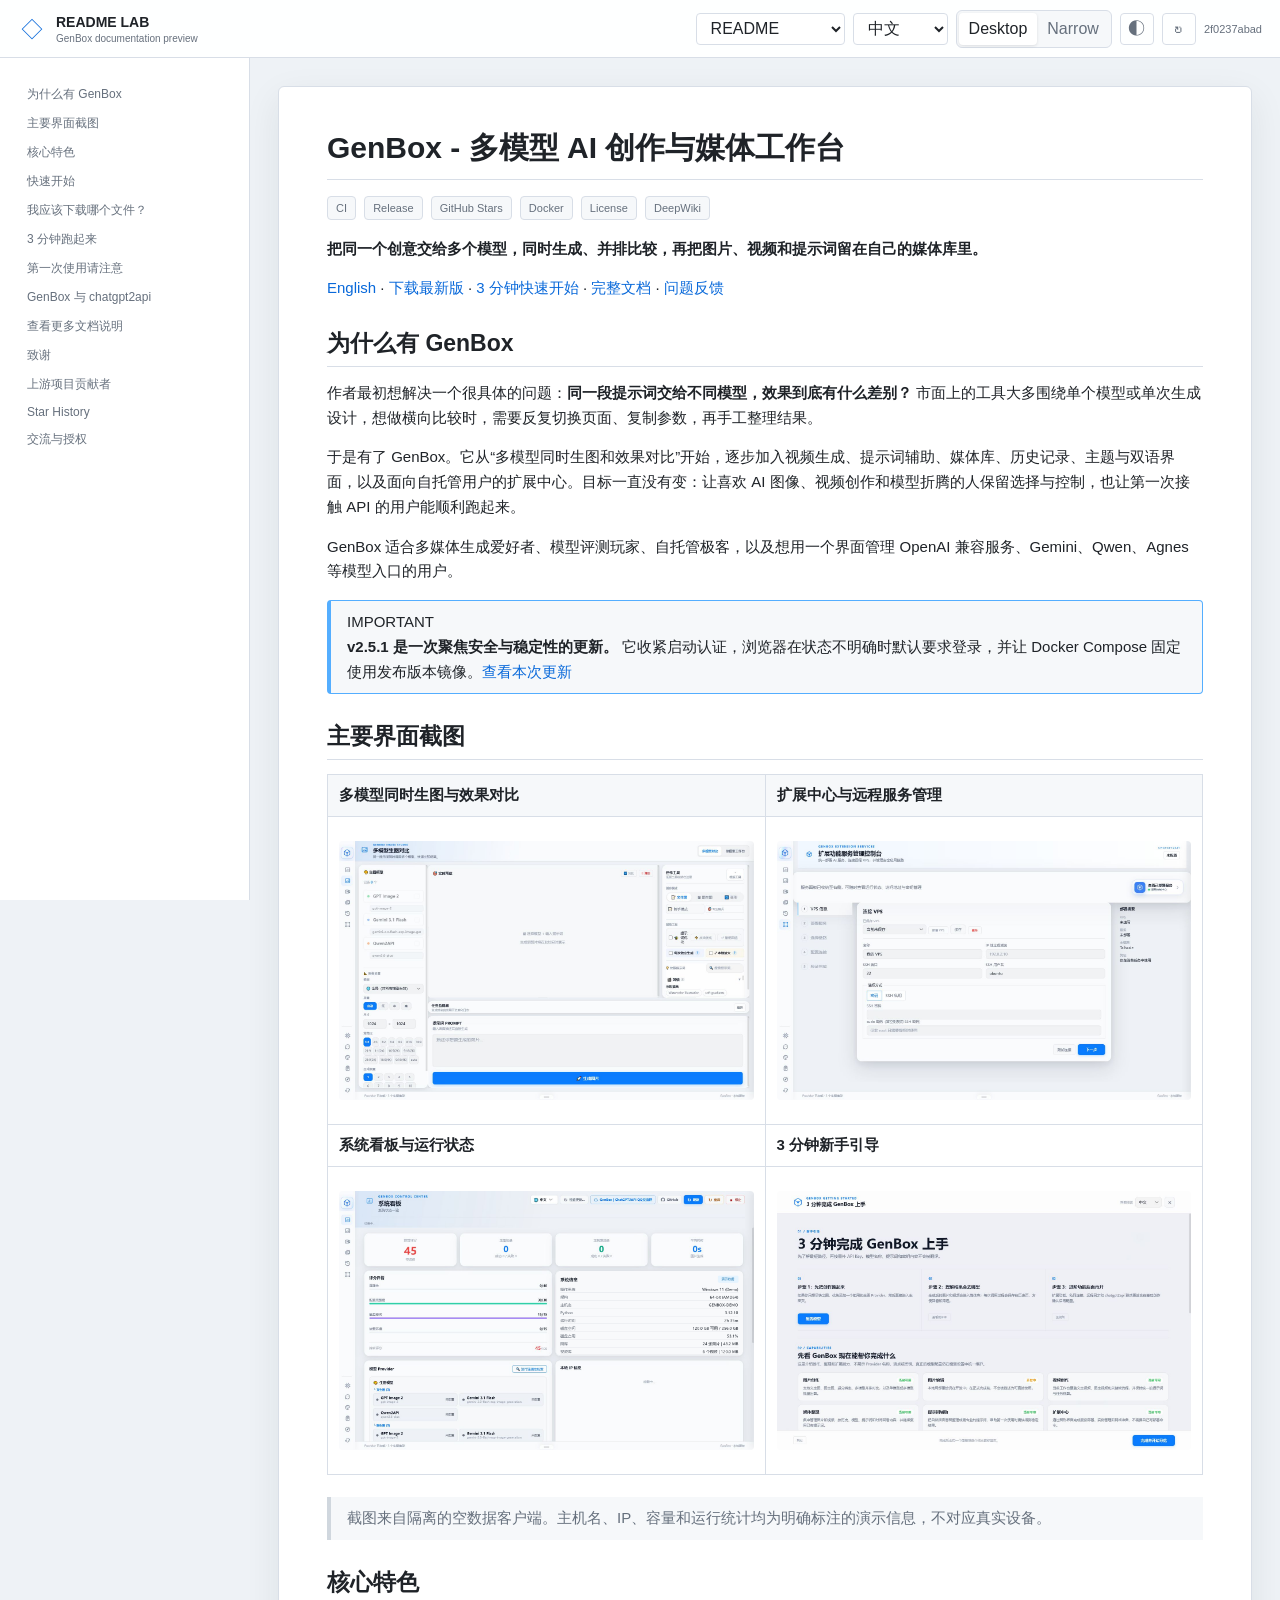
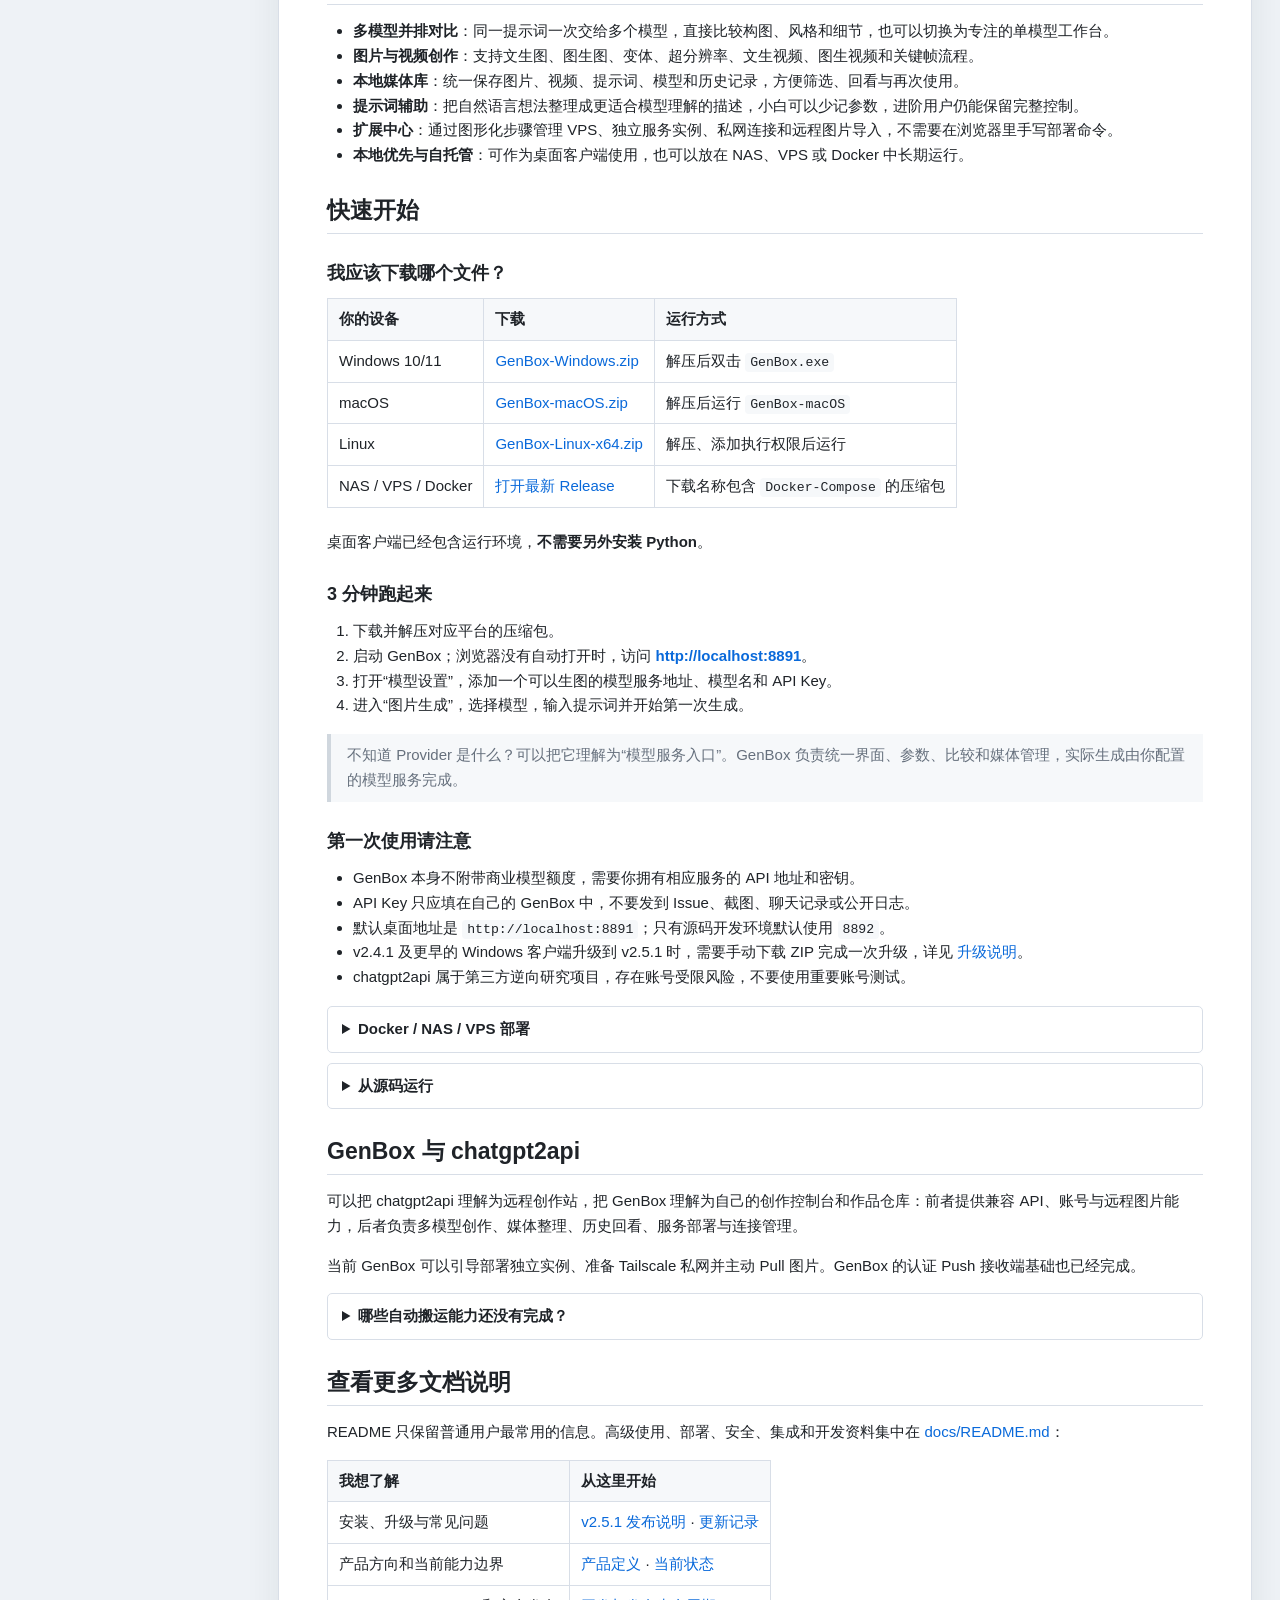
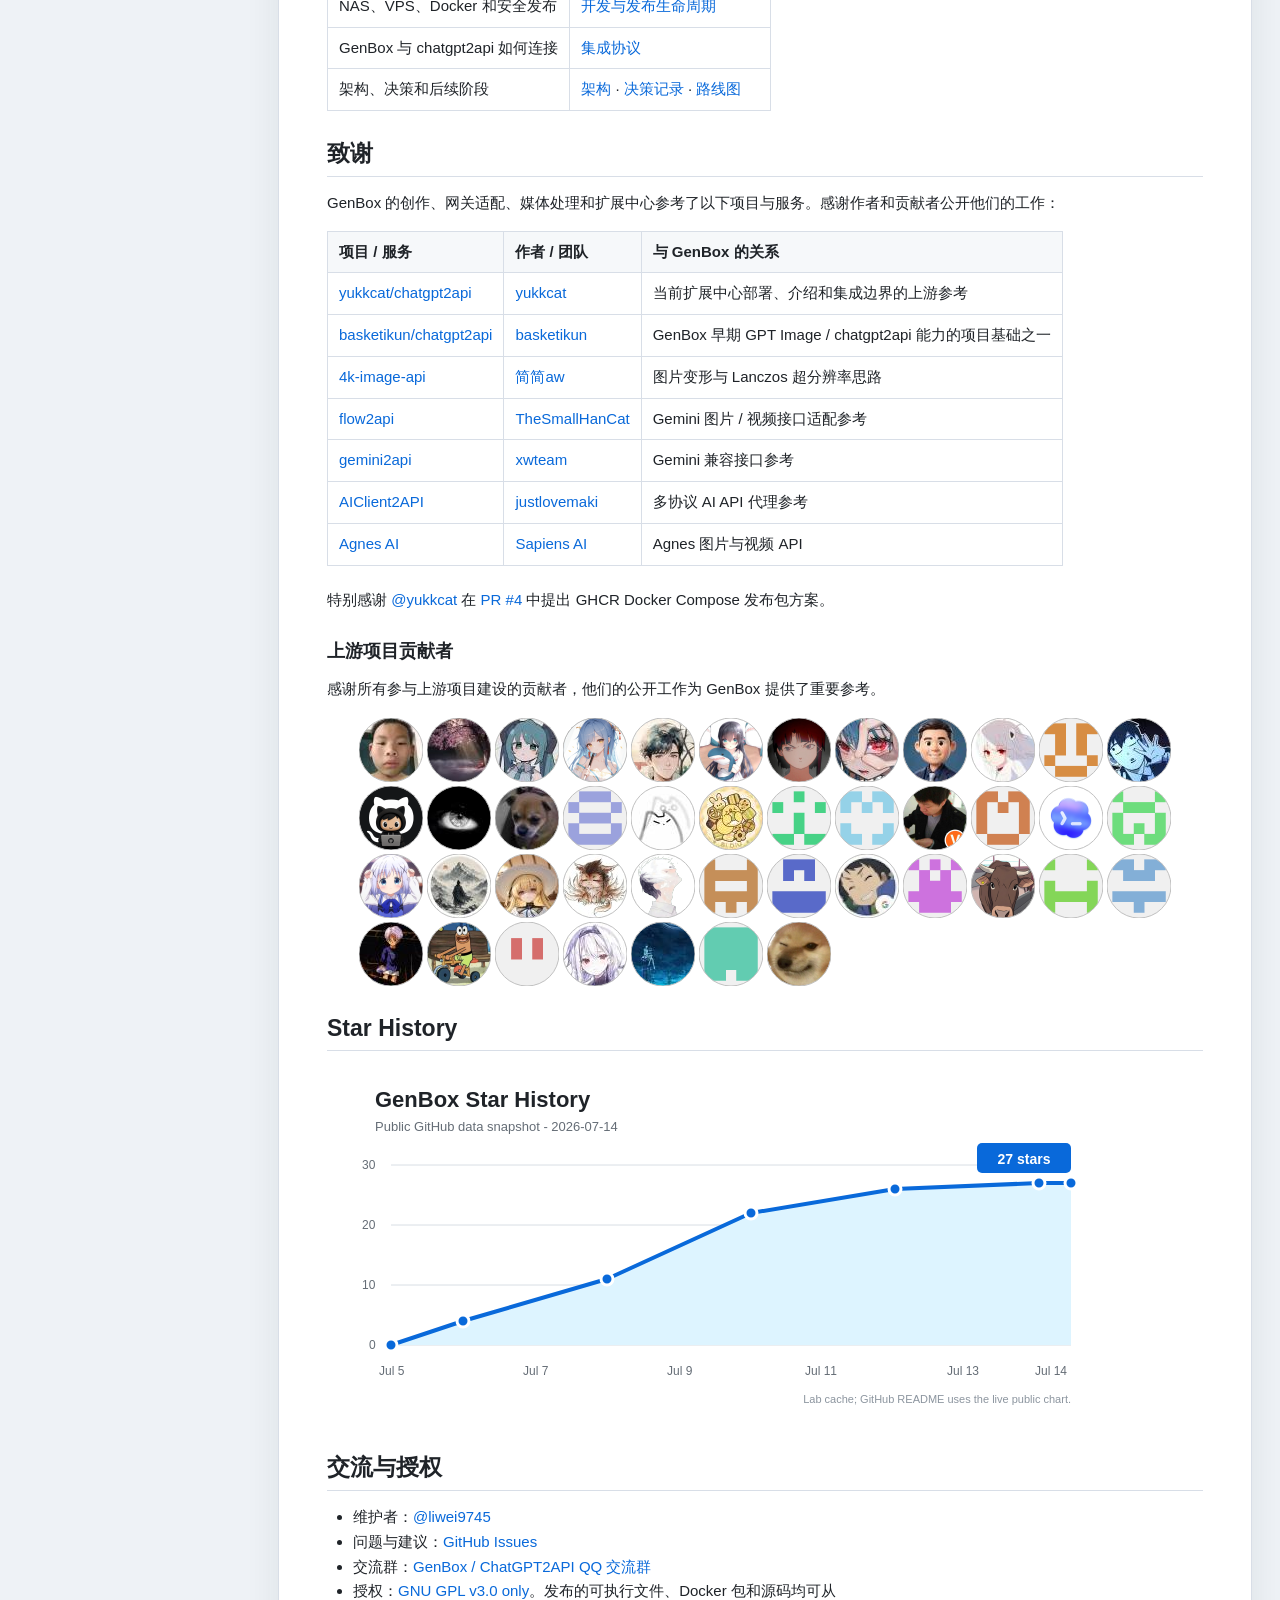
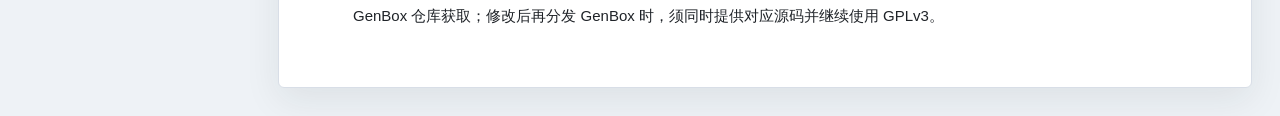
==== static/readme-lab.html @ 612fc5d9 "docs: prepare v2.5.1 release" ====
<!doctype html>
<html lang="zh-CN">
<head>
  <meta charset="utf-8">
  <meta name="viewport" content="width=device-width, initial-scale=1">
  <title>GenBox README Lab</title>
  <style>
    :root{--bg:#eef2f6;--panel:#fff;--line:#d8dee7;--text:#1f2328;--muted:#66707d;--accent:#0969da;--code:#f6f8fa;--quote:#d0d7de;--shadow:0 12px 36px rgba(31,35,40,.08)}
    *{box-sizing:border-box}html,body{margin:0;min-height:100%;font-family:"Segoe UI","Microsoft YaHei",sans-serif;color:var(--text);background:var(--bg);letter-spacing:0}
    body.dark{--bg:#11161d;--panel:#20262e;--line:#39424e;--text:#e6edf3;--muted:#9da7b3;--accent:#58a6ff;--code:#161b22;--quote:#59636f;--shadow:0 12px 36px rgba(0,0,0,.28)}
    button,select{font:inherit}.toolbar{position:sticky;top:0;z-index:20;height:58px;display:flex;align-items:center;gap:12px;padding:0 18px;border-bottom:1px solid var(--line);background:color-mix(in srgb,var(--panel) 94%,transparent);backdrop-filter:blur(16px)}
    .brand{display:flex;align-items:center;gap:10px;min-width:230px}.mark{width:28px;height:28px;display:grid;place-items:center;color:var(--accent);font-size:22px}.brand strong{font-size:14px}.brand span{display:block;color:var(--muted);font-size:10px;margin-top:2px}
    .controls{margin-left:auto;display:flex;align-items:center;gap:8px}.segment{display:flex;border:1px solid var(--line);border-radius:6px;padding:2px;background:var(--code)}.segment button,.icon-btn,select{height:32px;border:0;border-radius:4px;background:transparent;color:var(--muted);padding:0 10px;cursor:pointer}.segment button.active{background:var(--panel);color:var(--text);box-shadow:0 1px 3px rgba(31,35,40,.12)}.icon-btn{width:34px;padding:0;border:1px solid var(--line);font-size:17px}select{border:1px solid var(--line);background:var(--panel);color:var(--text)}
    .workspace{display:grid;grid-template-columns:250px minmax(0,1fr);min-height:calc(100vh - 58px)}.toc{position:sticky;top:58px;height:calc(100vh - 58px);overflow:auto;padding:22px 16px;border-right:1px solid var(--line);background:var(--panel)}.toc a{display:block;padding:6px 9px;border-left:2px solid transparent;color:var(--muted);font-size:12px;text-decoration:none}.toc a:hover{color:var(--accent);border-color:var(--accent)}
    .stage{padding:28px;overflow:hidden}.viewport{width:min(100%,1040px);margin:0 auto;transition:width .2s ease}.viewport.narrow{width:min(100%,720px)}.readme{padding:42px 48px;background:var(--panel);border:1px solid var(--line);border-radius:6px;box-shadow:var(--shadow);font-size:15px;line-height:1.65;overflow-wrap:anywhere}
    .readme h1,.readme h2,.readme h3,.readme h4{line-height:1.25;margin:28px 0 14px}.readme h1{font-size:30px;margin-top:0;padding-bottom:12px;border-bottom:1px solid var(--line)}.readme h2{font-size:23px;padding-bottom:8px;border-bottom:1px solid var(--line)}.readme h3{font-size:18px}.readme h4{font-size:15px}.readme p{margin:0 0 15px}.readme a{color:var(--accent);text-decoration:none}.readme a:hover{text-decoration:underline}.readme img{display:block;max-width:100%;height:auto;margin:16px auto;border-radius:4px}.readme p>a>img{margin:12px 0}.readme hr{height:1px;border:0;background:var(--line);margin:28px 0}
    .readme blockquote{margin:16px 0;padding:9px 16px;border-left:4px solid var(--quote);color:var(--muted);background:var(--code)}.readme .callout{border:1px solid #54aeff;border-left-width:4px;border-radius:4px;color:var(--text)}.readme .callout strong:first-child{color:var(--accent)}
    .readme code{padding:2px 5px;border-radius:4px;background:var(--code);font-family:Consolas,"SFMono-Regular",monospace;font-size:.88em}.readme pre{overflow:auto;padding:16px;border:1px solid var(--line);border-radius:5px;background:var(--code);line-height:1.45}.readme pre code{padding:0;background:none}.readme table{display:block;width:100%;overflow:auto;border-collapse:collapse;margin:14px 0 22px}.readme th,.readme td{padding:8px 11px;border:1px solid var(--line);text-align:left;vertical-align:top}.readme th{background:var(--code);font-weight:600}.readme ul,.readme ol{padding-left:26px;margin:8px 0 16px}.readme details{margin:10px 0;padding:10px 14px;border:1px solid var(--line);border-radius:5px;background:var(--panel)}.readme summary{cursor:pointer;font-weight:600}.readme .badges img{display:inline-block;margin:2px 3px 2px 0}.external-image{display:inline-flex;align-items:center;min-height:24px;margin:2px 4px 2px 0;padding:2px 8px;border:1px solid var(--line);border-radius:4px;background:var(--code);color:var(--muted);font-size:11px}.external-image.chart{display:flex;justify-content:center;min-height:150px;margin:14px 0;padding:40px;font-size:14px}
    .status{color:var(--muted);font-size:11px;white-space:nowrap}@media(max-width:900px){.workspace{grid-template-columns:1fr}.toc{display:none}.stage{padding:14px}.readme{padding:28px 22px}.brand{min-width:0}.brand span,.status{display:none}}@media(max-width:620px){.toolbar{padding:0 10px}.controls{gap:4px}.segment button{padding:0 7px}.readme{padding:22px 16px;font-size:14px}.readme h1{font-size:25px}.readme h2{font-size:20px}}
  </style>
</head>
<body>
  <header class="toolbar">
    <div class="brand"><div class="mark">◇</div><div><strong id="brandTitle">README LAB</strong><span>GenBox documentation preview</span></div></div>
    <div class="controls">
      <select id="document" aria-label="Preview document"><option value="readme">README</option><option value="release">Release v2.5.1</option></select>
      <select id="language" aria-label="README language"><option value="zh">中文</option><option value="en">English</option></select>
      <div class="segment" aria-label="Preview width"><button type="button" data-width="desktop" class="active">Desktop</button><button type="button" data-width="narrow">Narrow</button></div>
      <button type="button" class="icon-btn" id="theme" title="Toggle theme">◐</button>
      <button type="button" class="icon-btn" id="reload" title="Reload README">↻</button>
      <span class="status" id="status">Loading</span>
    </div>
  </header>
  <main class="workspace">
    <nav class="toc" id="toc" aria-label="README outline"></nav>
    <section class="stage"><div class="viewport" id="viewport"><article class="readme" id="readme"></article></div></section>
  </main>
  <script>
    const params=new URLSearchParams(location.search);
    const state={payload:null,document:params.get('document')==='release'?'release':'readme',language:params.get('lang')==='en'?'en':'zh'};
    const escapeHtml=value=>String(value).replace(/[&<>"']/g,char=>({'&':'&amp;','<':'&lt;','>':'&gt;','"':'&quot;',"'":'&#39;'}[char]));
    const slug=value=>value.toLowerCase().replace(/<[^>]+>/g,'').replace(/[^\w\u4e00-\u9fff -]/g,'').trim().replace(/\s+/g,'-');
    function inline(value){
      const tokens=[];
      let text=escapeHtml(value).replace(/`([^`]+)`/g,(_,code)=>{tokens.push('<code>'+code+'</code>');return '@@TOKEN'+(tokens.length-1)+'@@'});
      text=text.replace(/!\[([^\]]*)\]\(([^)]+)\)/g,'<img src="$2" alt="$1">').replace(/\[([^\]]+)\]\(([^)]+)\)/g,'<a href="$2">$1</a>').replace(/\*\*([^*]+)\*\*/g,'<strong>$1</strong>').replace(/\*([^*]+)\*/g,'<em>$1</em>');
      return text.replace(/@@TOKEN(\d+)@@/g,(_,index)=>tokens[Number(index)]);
    }
    function render(markdown){
      const lines=markdown.replace(/\r/g,'').split('\n');let html='',paragraph=[],list='',quote=[],code=false,codeLang='',codeLines=[];
      const flushParagraph=()=>{if(paragraph.length){html+='<p>'+inline(paragraph.join(' '))+'</p>';paragraph=[]}};
      const flushList=()=>{if(list){html+='</'+list+'>';list=''}};
      const flushQuote=()=>{if(quote.length){const callout=quote.some(line=>line.includes('[!IMPORTANT]'));const content=quote.map(line=>inline(line.replace('[!IMPORTANT]','IMPORTANT'))).join('<br>');html+='<blockquote class="'+(callout?'callout':'')+'">'+content+'</blockquote>';quote=[]}};
      for(let i=0;i<lines.length;i++){
        const raw=lines[i],line=raw.trimEnd();
        if(line.startsWith('```')){flushParagraph();flushList();flushQuote();if(code){html+='<pre><code class="language-'+escapeHtml(codeLang)+'">'+escapeHtml(codeLines.join('\n'))+'</code></pre>';code=false;codeLines=[]}else{code=true;codeLang=line.slice(3).trim()}continue}
        if(code){codeLines.push(raw);continue}
        if(line.startsWith('>')){flushParagraph();flushList();quote.push(line.replace(/^>\s?/,''));continue}else flushQuote();
        if(!line.trim()){flushParagraph();flushList();continue}
        if(/^<\/?(details|summary|a|img)/.test(line.trim())){flushParagraph();flushList();html+=line;continue}
        const heading=line.match(/^(#{1,4})\s+(.+)$/);if(heading){flushParagraph();flushList();const level=heading[1].length,id=slug(heading[2]);html+='<h'+level+' id="'+id+'">'+inline(heading[2])+'</h'+level+'>';continue}
        if(/^---+$/.test(line.trim())){flushParagraph();flushList();html+='<hr>';continue}
        if(line.includes('|')&&i+1<lines.length&&/^\s*\|?\s*:?-+/.test(lines[i+1])){flushParagraph();flushList();const rows=[];rows.push(line);i++;while(i+1<lines.length&&lines[i+1].includes('|')&&lines[i+1].trim()){i++;rows.push(lines[i])}const cells=row=>row.trim().replace(/^\||\|$/g,'').split('|').map(cell=>cell.trim());const header=cells(rows[0]);html+='<table><thead><tr>'+header.map(cell=>'<th>'+inline(cell)+'</th>').join('')+'</tr></thead><tbody>';for(const row of rows.slice(1)){html+='<tr>'+cells(row).map(cell=>'<td>'+inline(cell)+'</td>').join('')+'</tr>'}html+='</tbody></table>';continue}
        const unordered=line.match(/^\s*[-*]\s+(.+)$/),ordered=line.match(/^\s*\d+\.\s+(.+)$/);if(unordered||ordered){flushParagraph();const type=ordered?'ol':'ul';if(list!==type){flushList();html+='<'+type+'>';list=type}html+='<li>'+inline((unordered||ordered)[1])+'</li>';continue}
        paragraph.push(line.trim());
      }
      flushParagraph();flushList();flushQuote();return html;
    }
    function paint(){const item=state.payload[state.document][state.language];const root=document.getElementById('readme');root.innerHTML=render(item.markdown);const badges=root.querySelector('h1')?.nextElementSibling;if(state.document==='readme'&&badges)badges.classList.add('badges');root.querySelectorAll('img').forEach(img=>{if(/^https?:/.test(img.getAttribute('src')||'')){const fallback=document.createElement('span');fallback.className='external-image'+(/Star History|contributors/i.test(img.alt)?' chart':'');fallback.textContent=img.alt||'External image';img.replaceWith(fallback)}});const toc=document.getElementById('toc');toc.innerHTML='';root.querySelectorAll('h2,h3').forEach(heading=>{const link=document.createElement('a');link.href='#'+heading.id;link.textContent=(heading.tagName==='H3'?'  ':'')+heading.textContent;toc.appendChild(link)});document.getElementById('status').textContent=item.sha256.slice(0,10);document.getElementById('brandTitle').textContent=state.document==='release'?'RELEASE NOTES LAB':'README LAB';document.title=state.document==='release'?'GenBox Release Notes Lab':'GenBox README Lab';document.documentElement.lang=state.language==='zh'?'zh-CN':'en'}
    function syncUrl(){const next=new URL(location.href);if(state.document==='release')next.searchParams.set('document','release');else next.searchParams.delete('document');if(state.language==='en')next.searchParams.set('lang','en');else next.searchParams.delete('lang');history.replaceState(null,'',next)}
    async function load(){const response=await fetch('/static/readme-lab-content.json?ts='+Date.now());state.payload=await response.json();document.getElementById('document').value=state.document;document.getElementById('language').value=state.language;paint()}
    document.getElementById('document').addEventListener('change',event=>{state.document=event.target.value;syncUrl();paint();window.scrollTo({top:0,behavior:'instant'})});
    document.getElementById('language').addEventListener('change',event=>{state.language=event.target.value;syncUrl();paint();window.scrollTo({top:0,behavior:'instant'})});
    document.querySelectorAll('[data-width]').forEach(button=>button.addEventListener('click',()=>{document.querySelectorAll('[data-width]').forEach(item=>item.classList.remove('active'));button.classList.add('active');document.getElementById('viewport').classList.toggle('narrow',button.dataset.width==='narrow')}));
    document.getElementById('theme').addEventListener('click',()=>document.body.classList.toggle('dark'));
    document.getElementById('reload').addEventListener('click',load);
    load().catch(error=>{document.getElementById('status').textContent='Failed';document.getElementById('readme').textContent=error.message});
  </script>
</body>
</html>
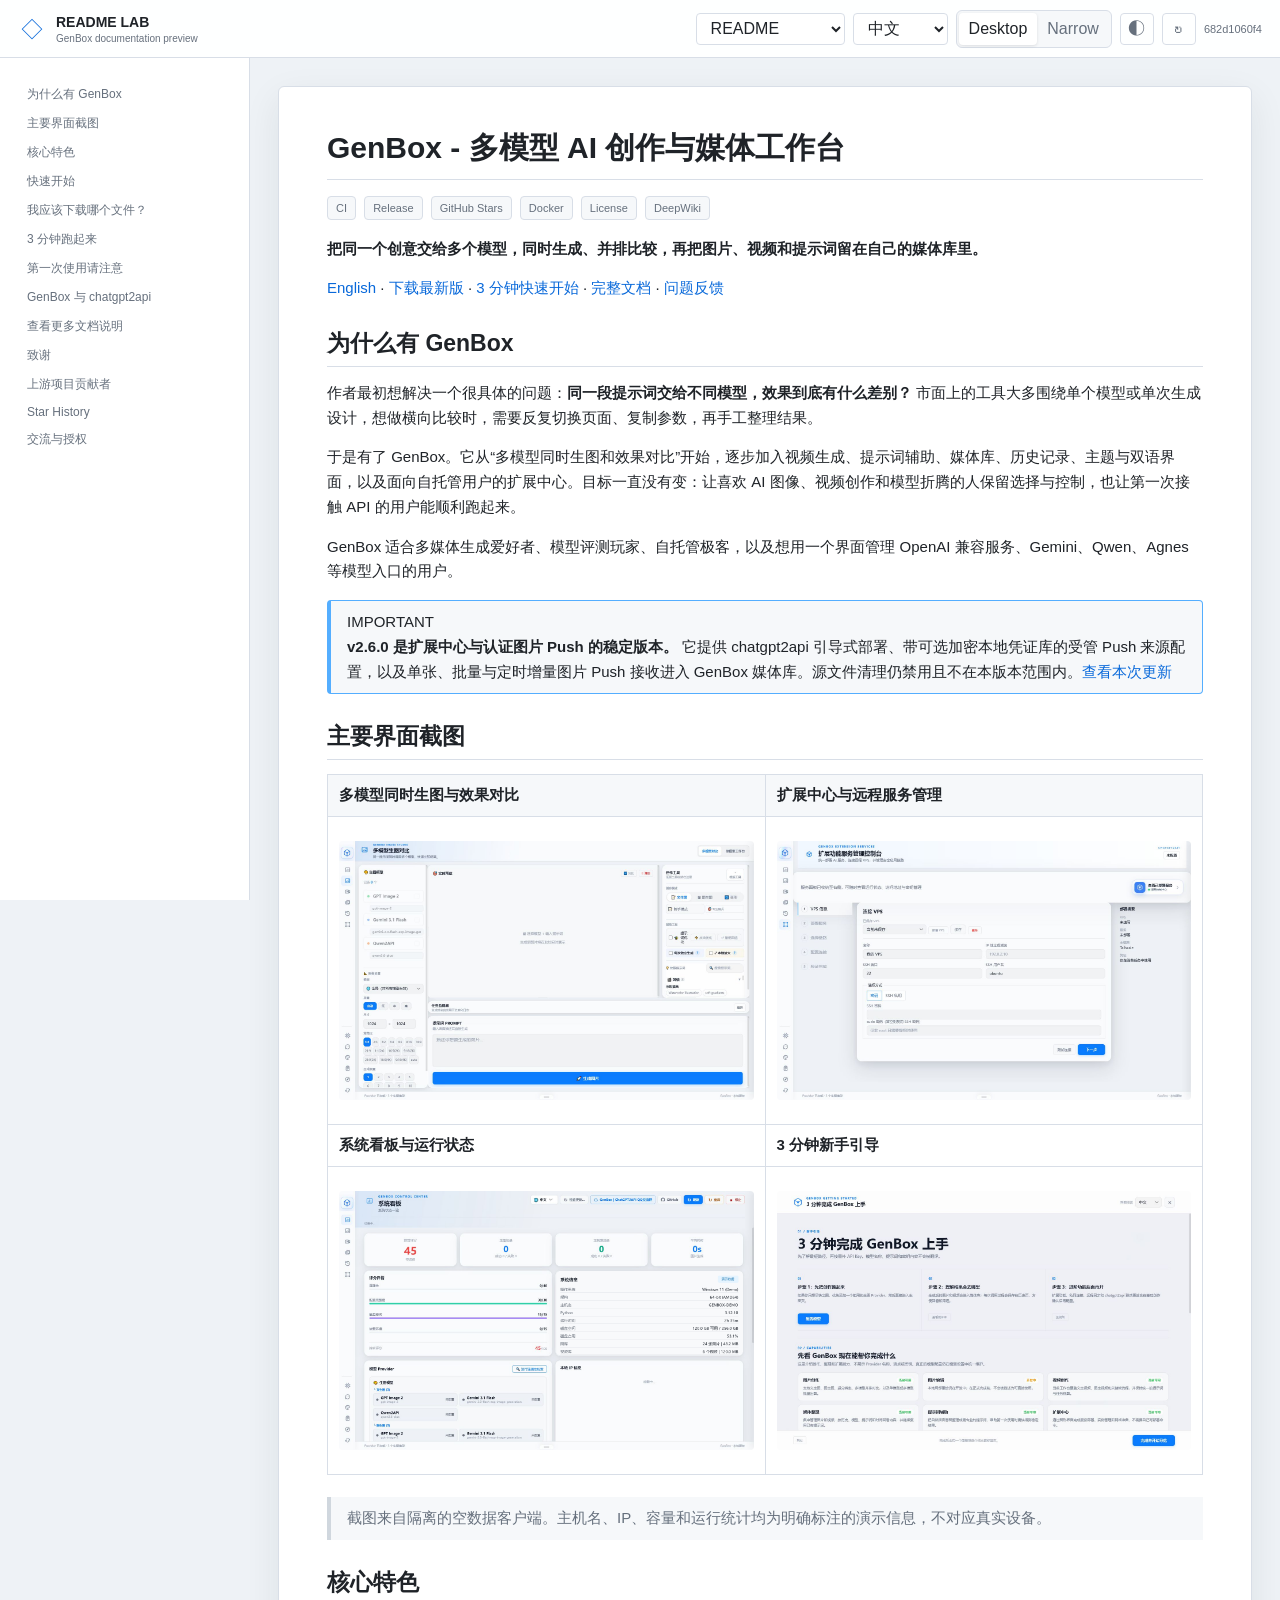
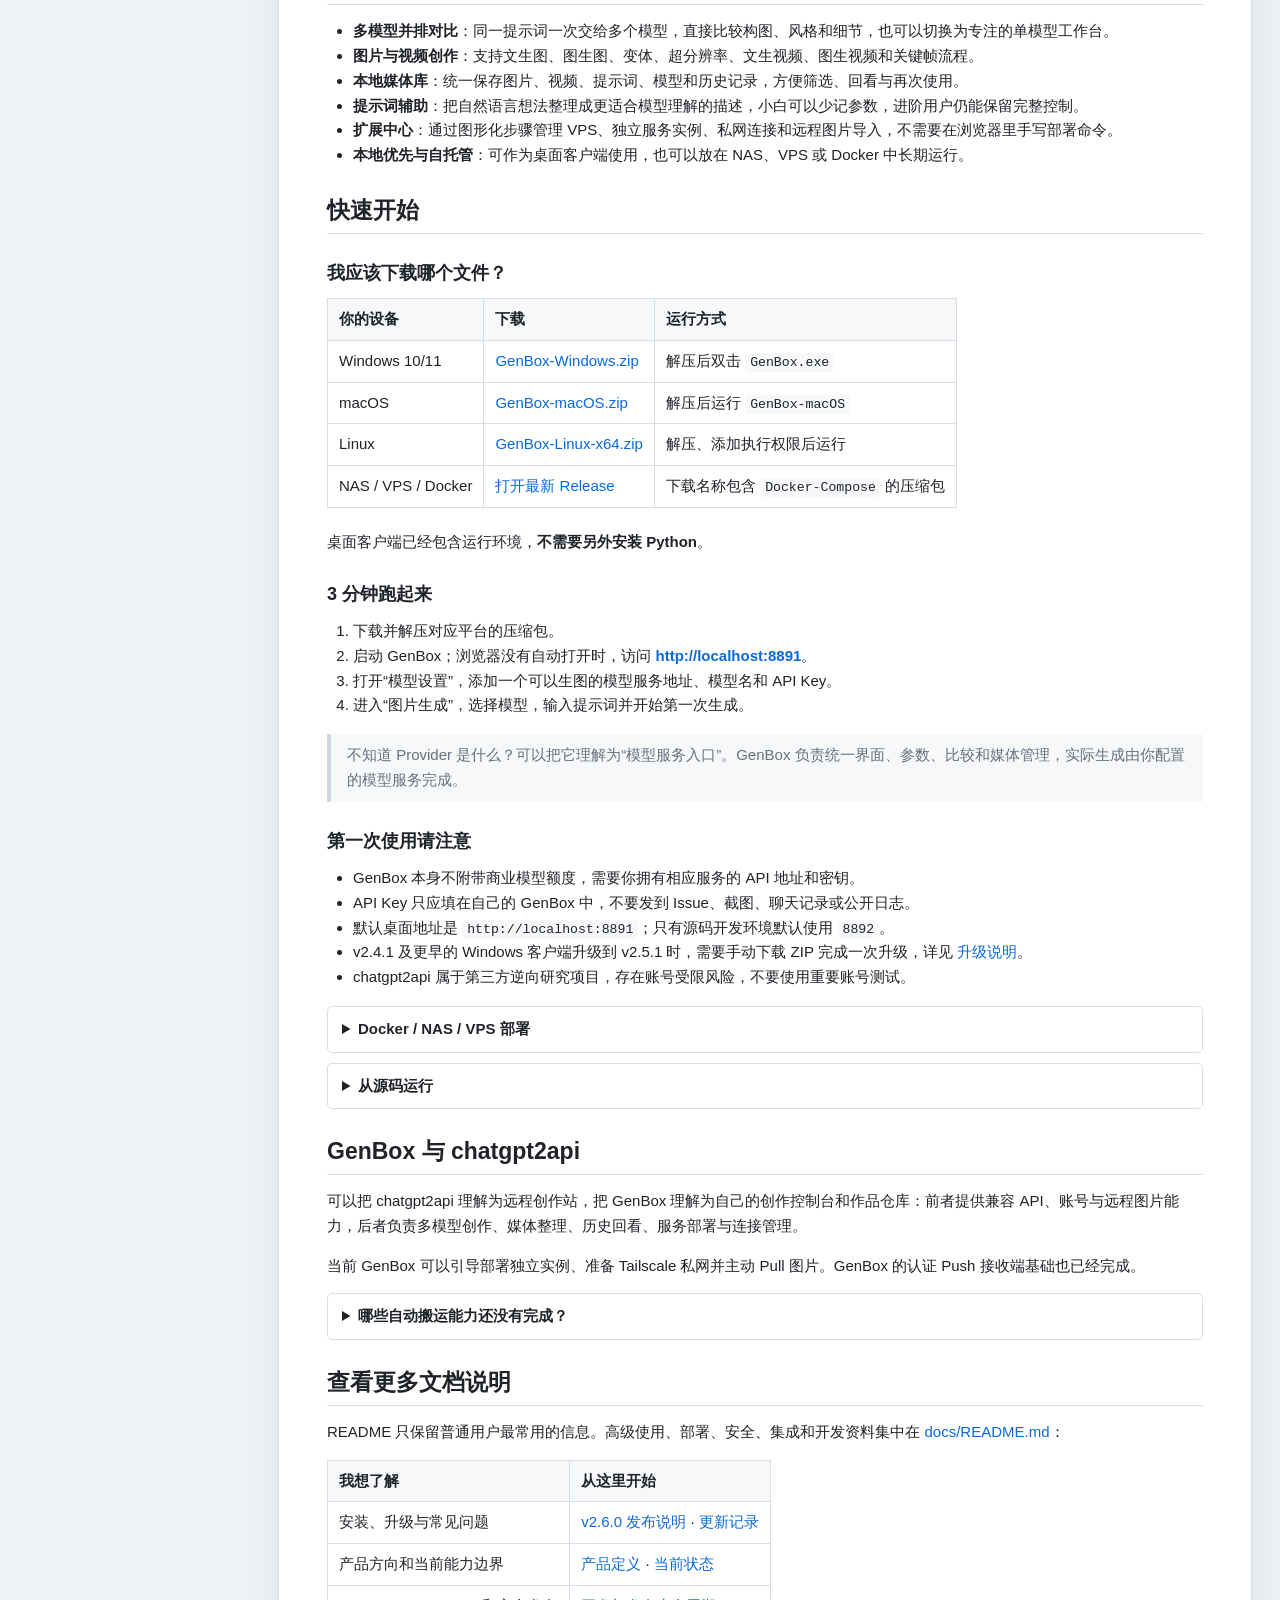
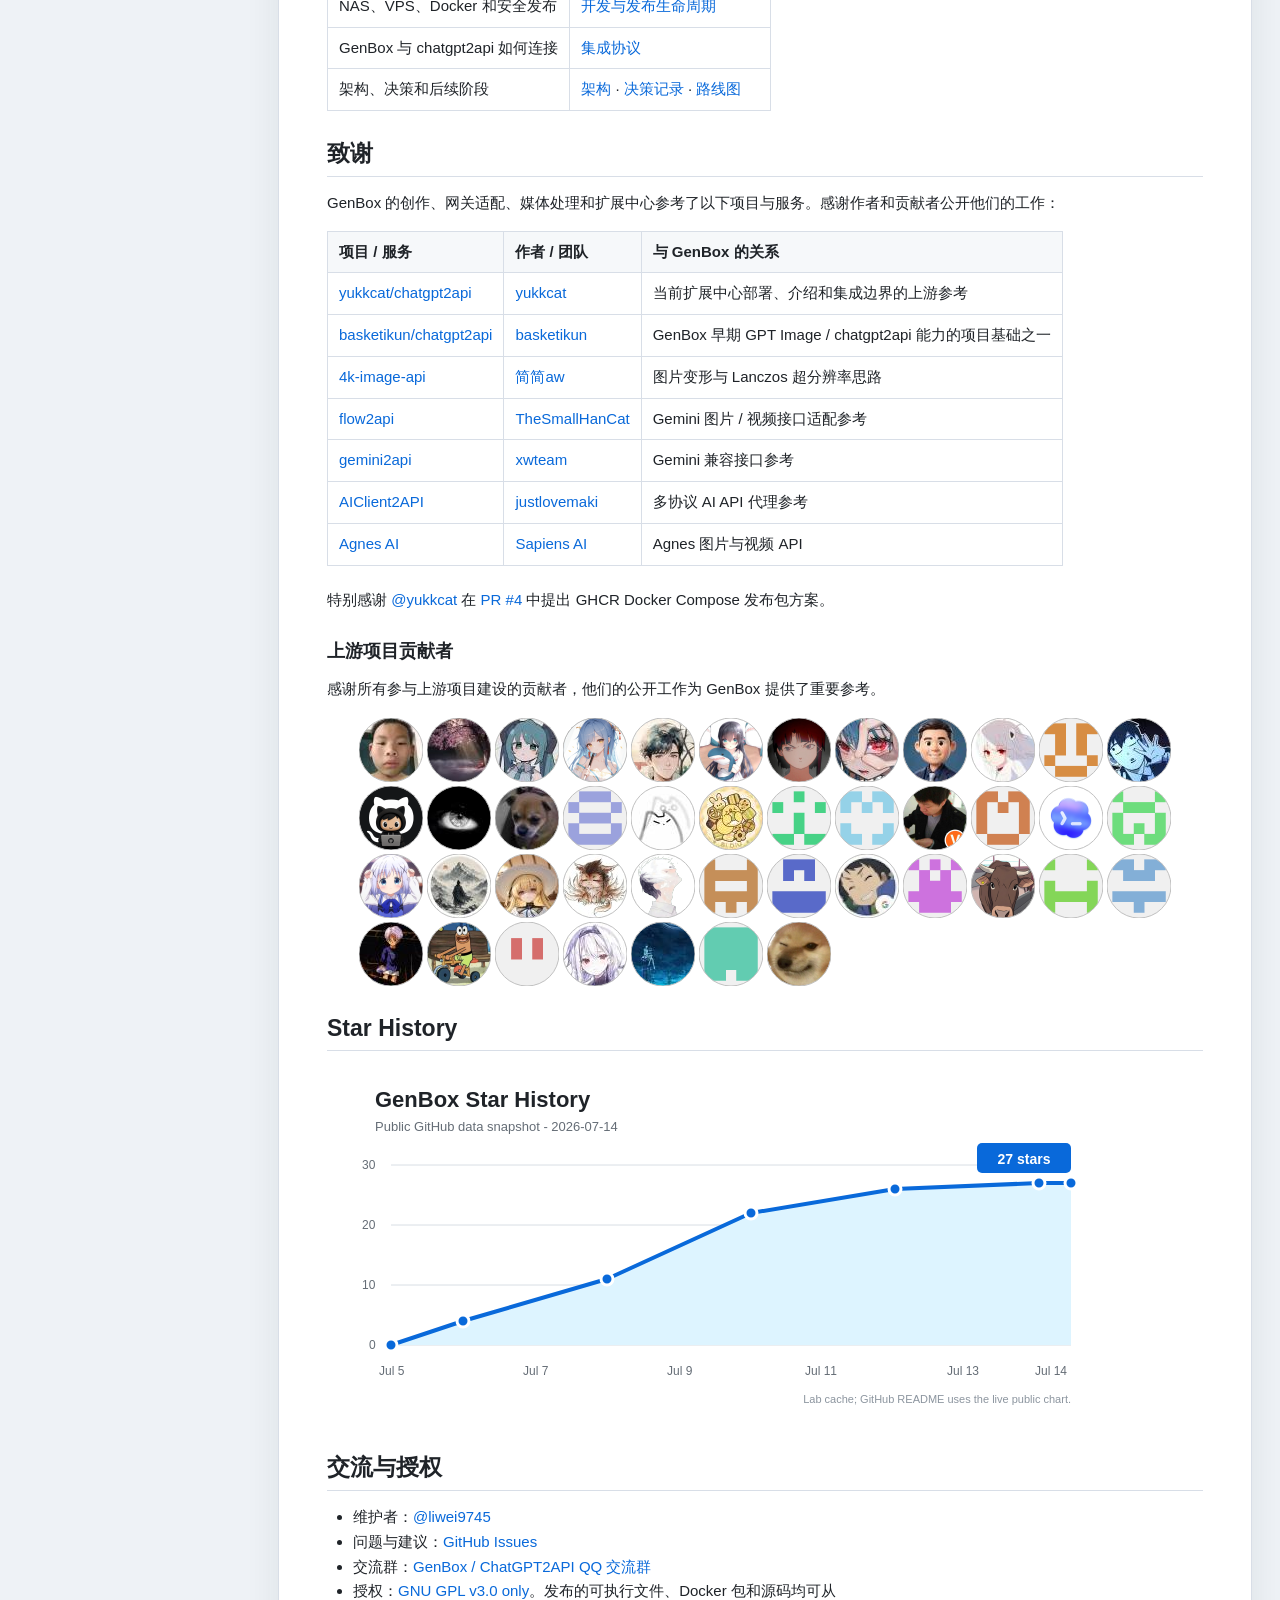
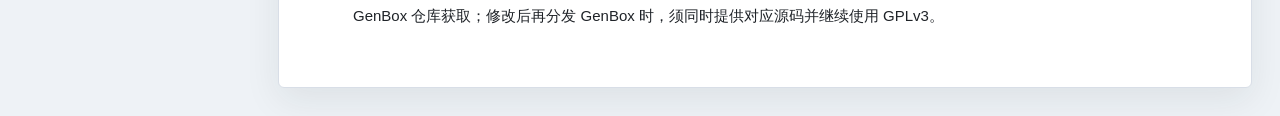
==== commit bd8e435f: "release: prepare v2.6.0 stable Stable v2.6.0 for client, extension center, and image Push receiving " ====
--- a/static/readme-lab.html
+++ b/static/readme-lab.html
@@ -23,7 +23,7 @@
   <header class="toolbar">
     <div class="brand"><div class="mark">◇</div><div><strong id="brandTitle">README LAB</strong><span>GenBox documentation preview</span></div></div>
     <div class="controls">
-      <select id="document" aria-label="Preview document"><option value="readme">README</option><option value="release">Release v2.5.1</option></select>
+      <select id="document" aria-label="Preview document"><option value="readme">README</option><option value="release">Release v2.6.0</option></select>
       <select id="language" aria-label="README language"><option value="zh">中文</option><option value="en">English</option></select>
       <div class="segment" aria-label="Preview width"><button type="button" data-width="desktop" class="active">Desktop</button><button type="button" data-width="narrow">Narrow</button></div>
       <button type="button" class="icon-btn" id="theme" title="Toggle theme">◐</button>
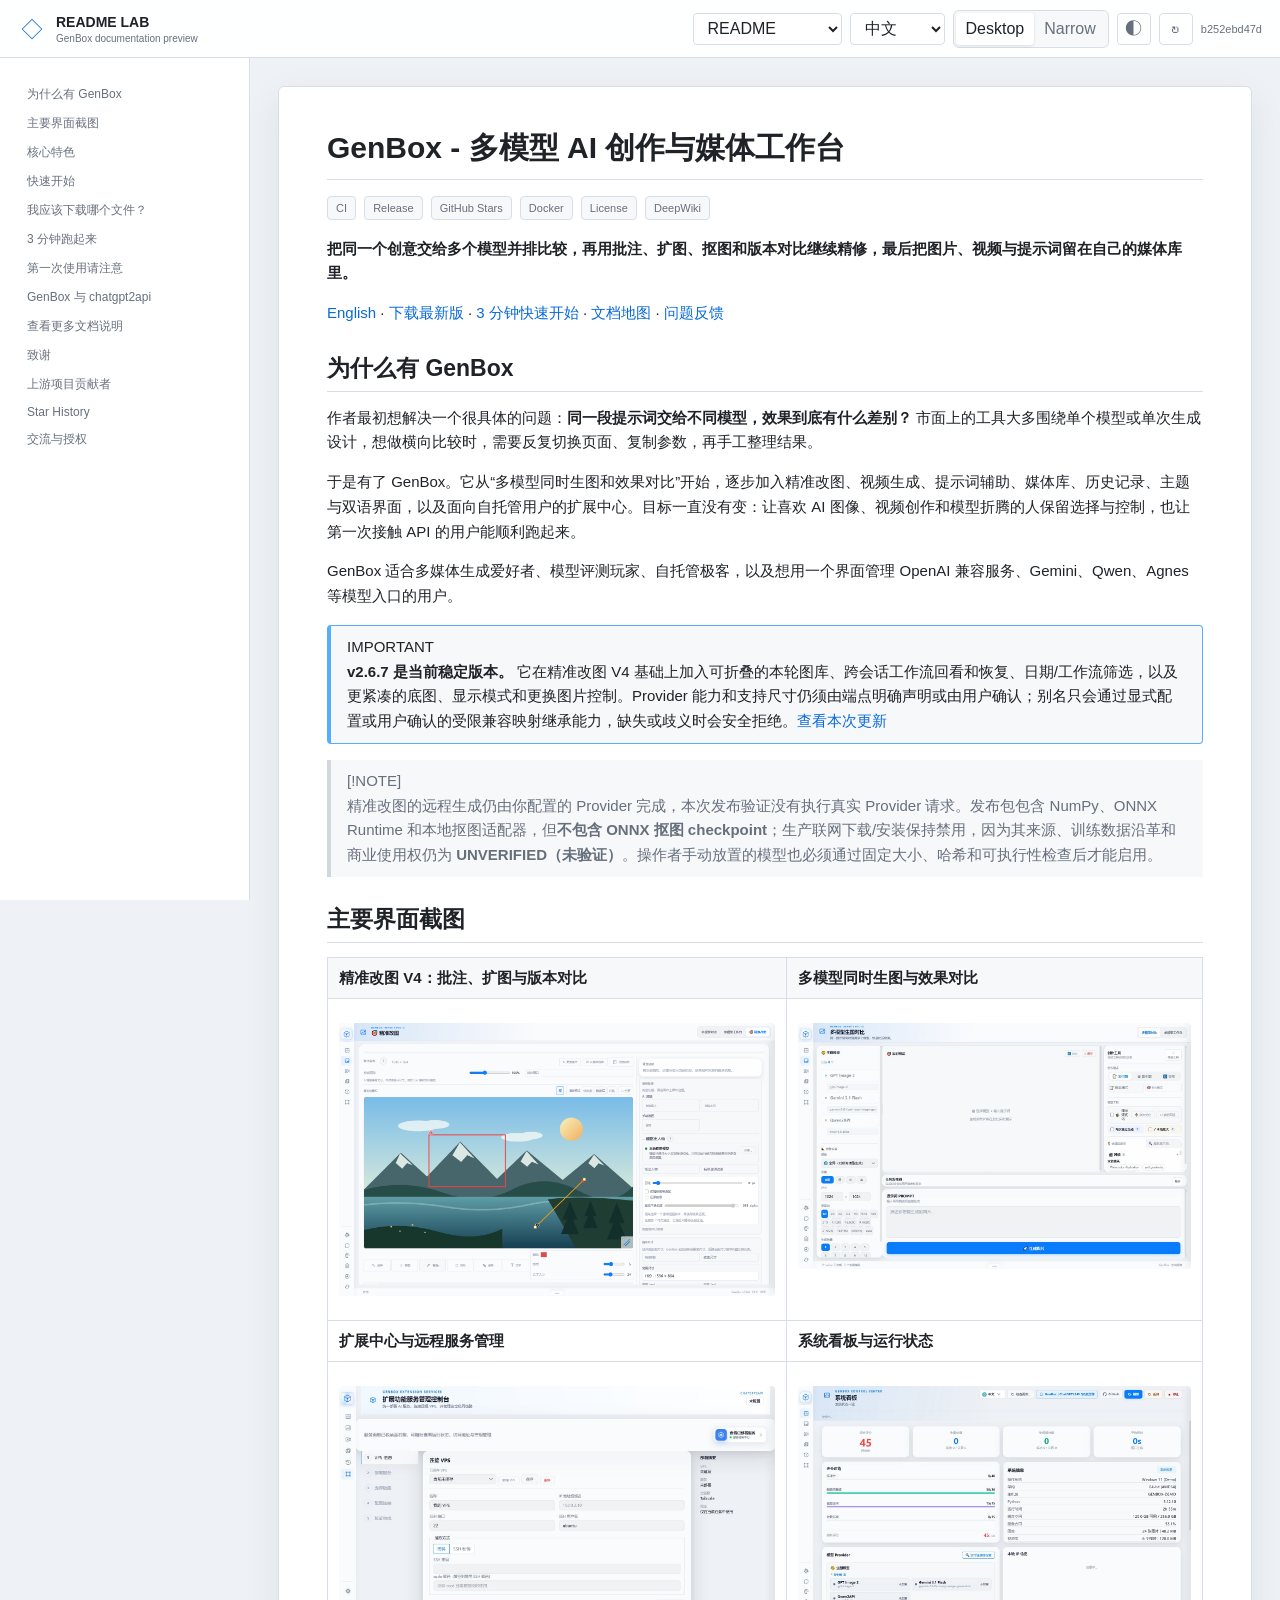
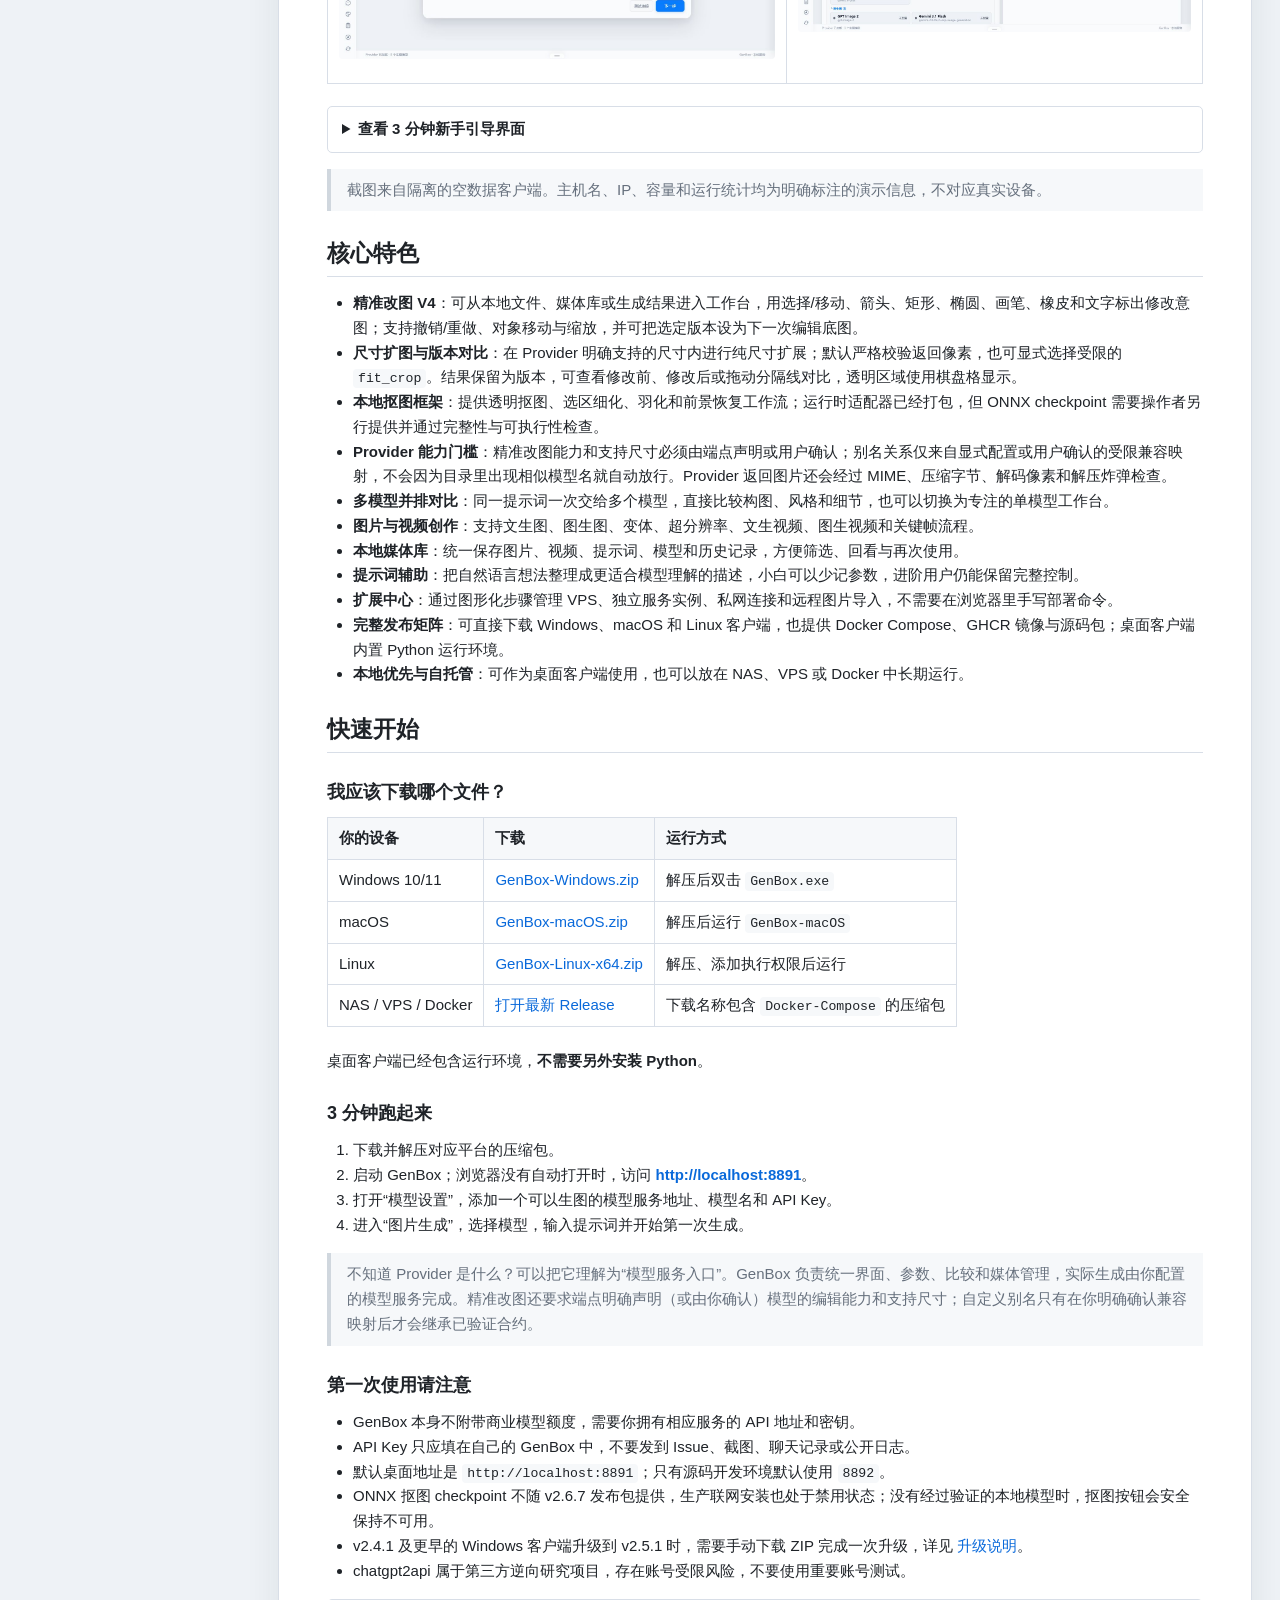
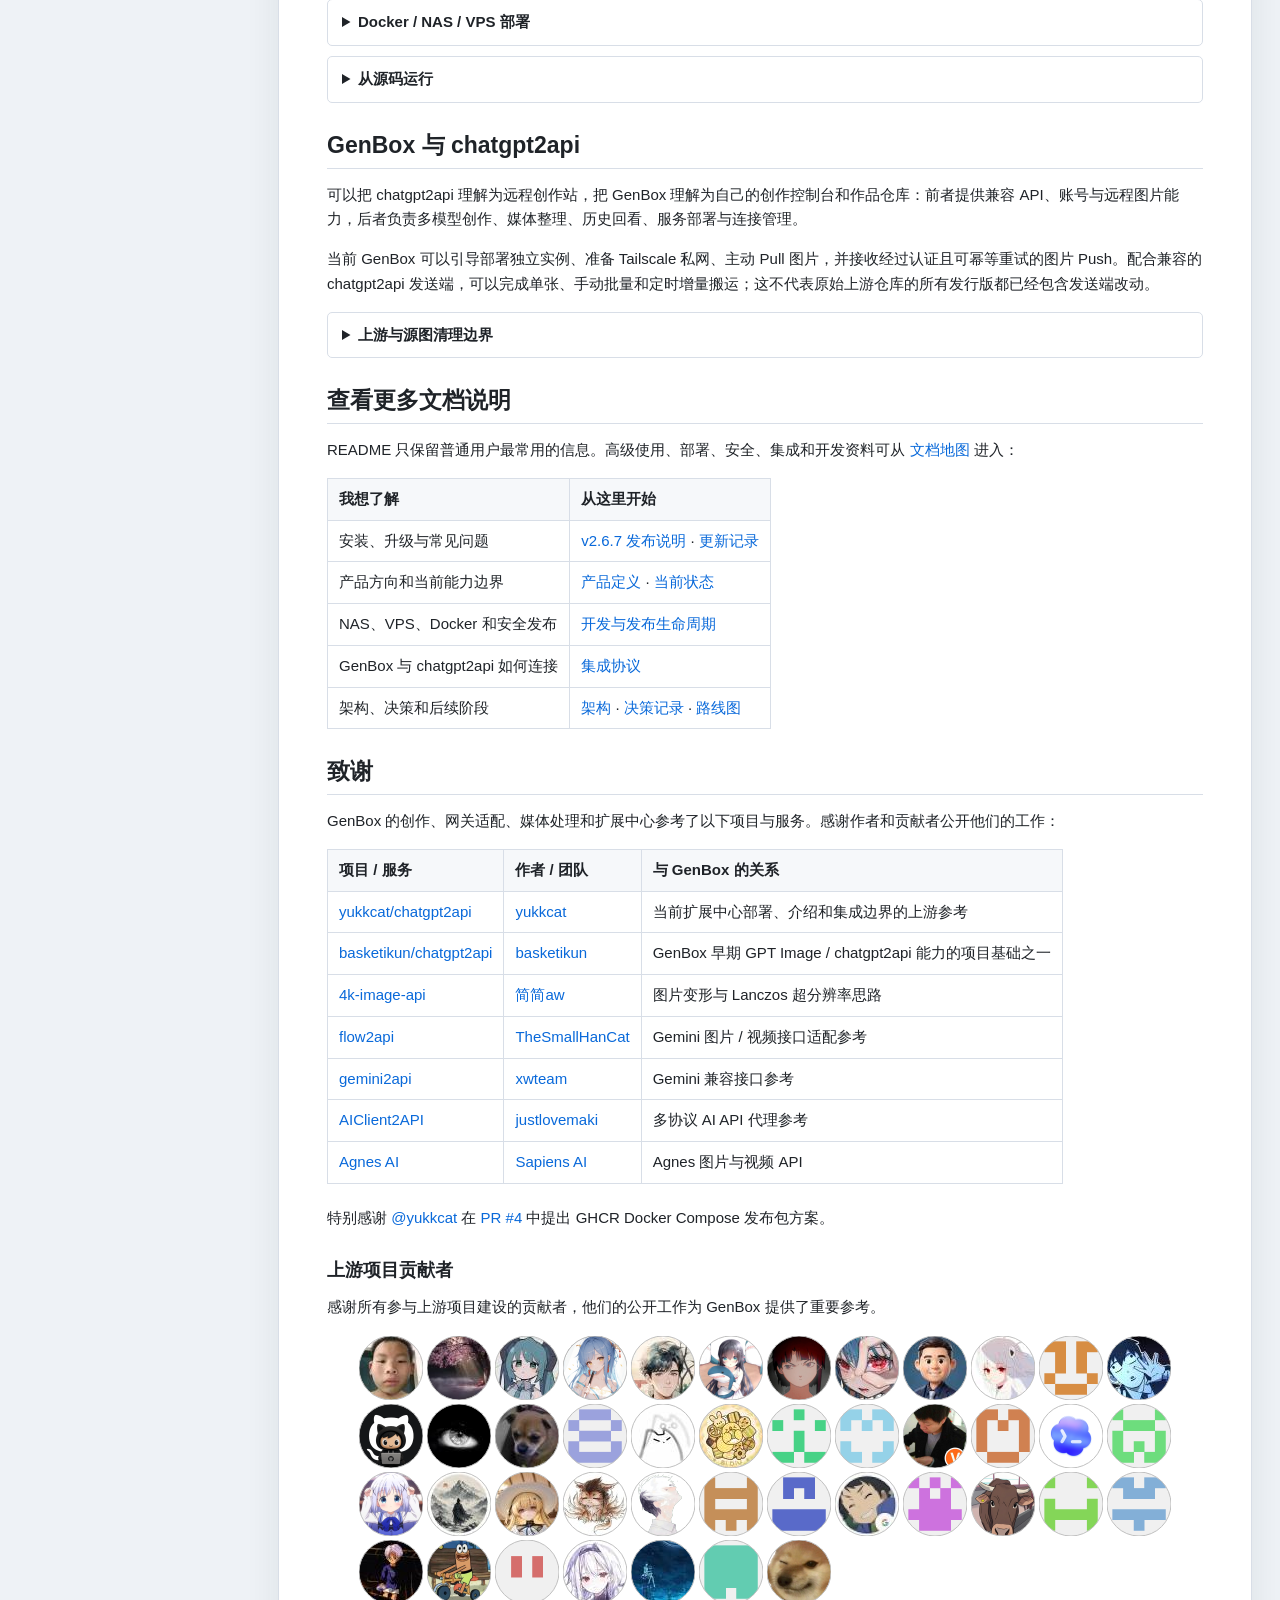
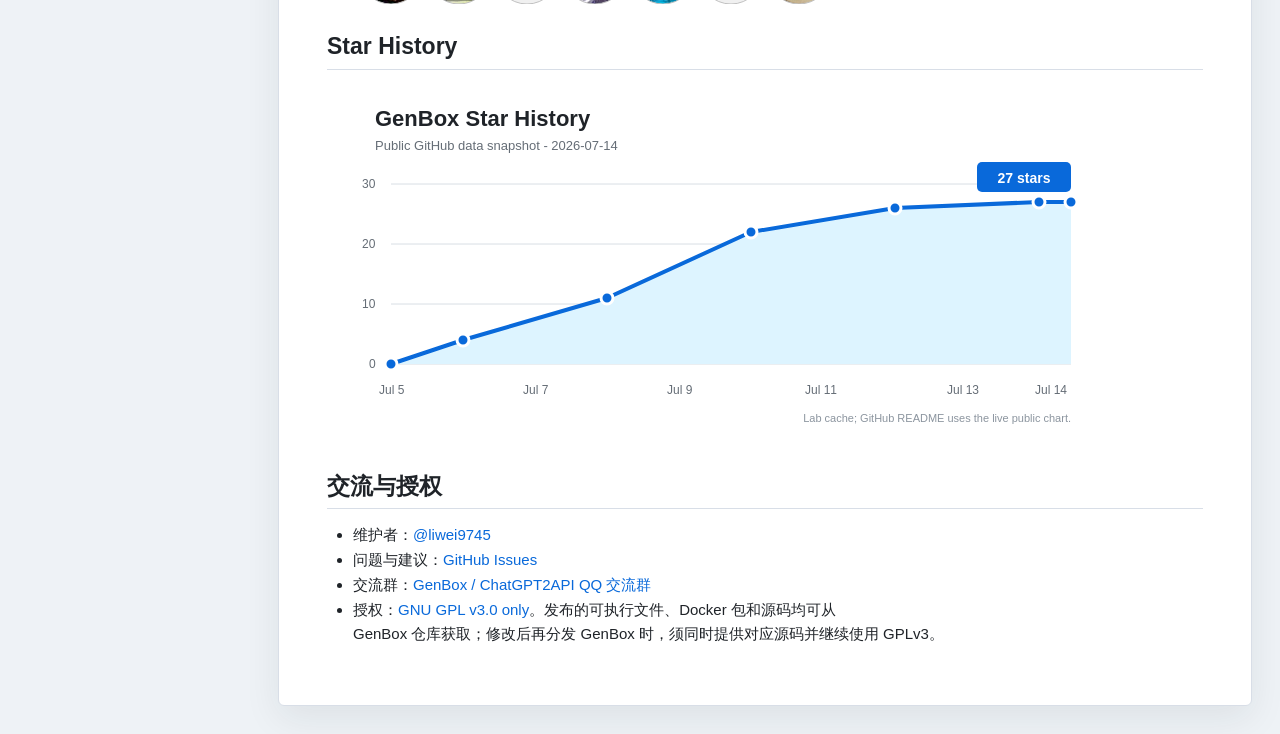
==== commit 2be34151: "feat: ship precision edit workflow history" ====
--- a/static/readme-lab.html
+++ b/static/readme-lab.html
@@ -23,7 +23,7 @@
   <header class="toolbar">
     <div class="brand"><div class="mark">◇</div><div><strong id="brandTitle">README LAB</strong><span>GenBox documentation preview</span></div></div>
     <div class="controls">
-      <select id="document" aria-label="Preview document"><option value="readme">README</option><option value="release">Release v2.6.0</option></select>
+      <select id="document" aria-label="Preview document"><option value="readme">README</option><option value="release">Release v2.6.7</option></select>
       <select id="language" aria-label="README language"><option value="zh">中文</option><option value="en">English</option></select>
       <div class="segment" aria-label="Preview width"><button type="button" data-width="desktop" class="active">Desktop</button><button type="button" data-width="narrow">Narrow</button></div>
       <button type="button" class="icon-btn" id="theme" title="Toggle theme">◐</button>
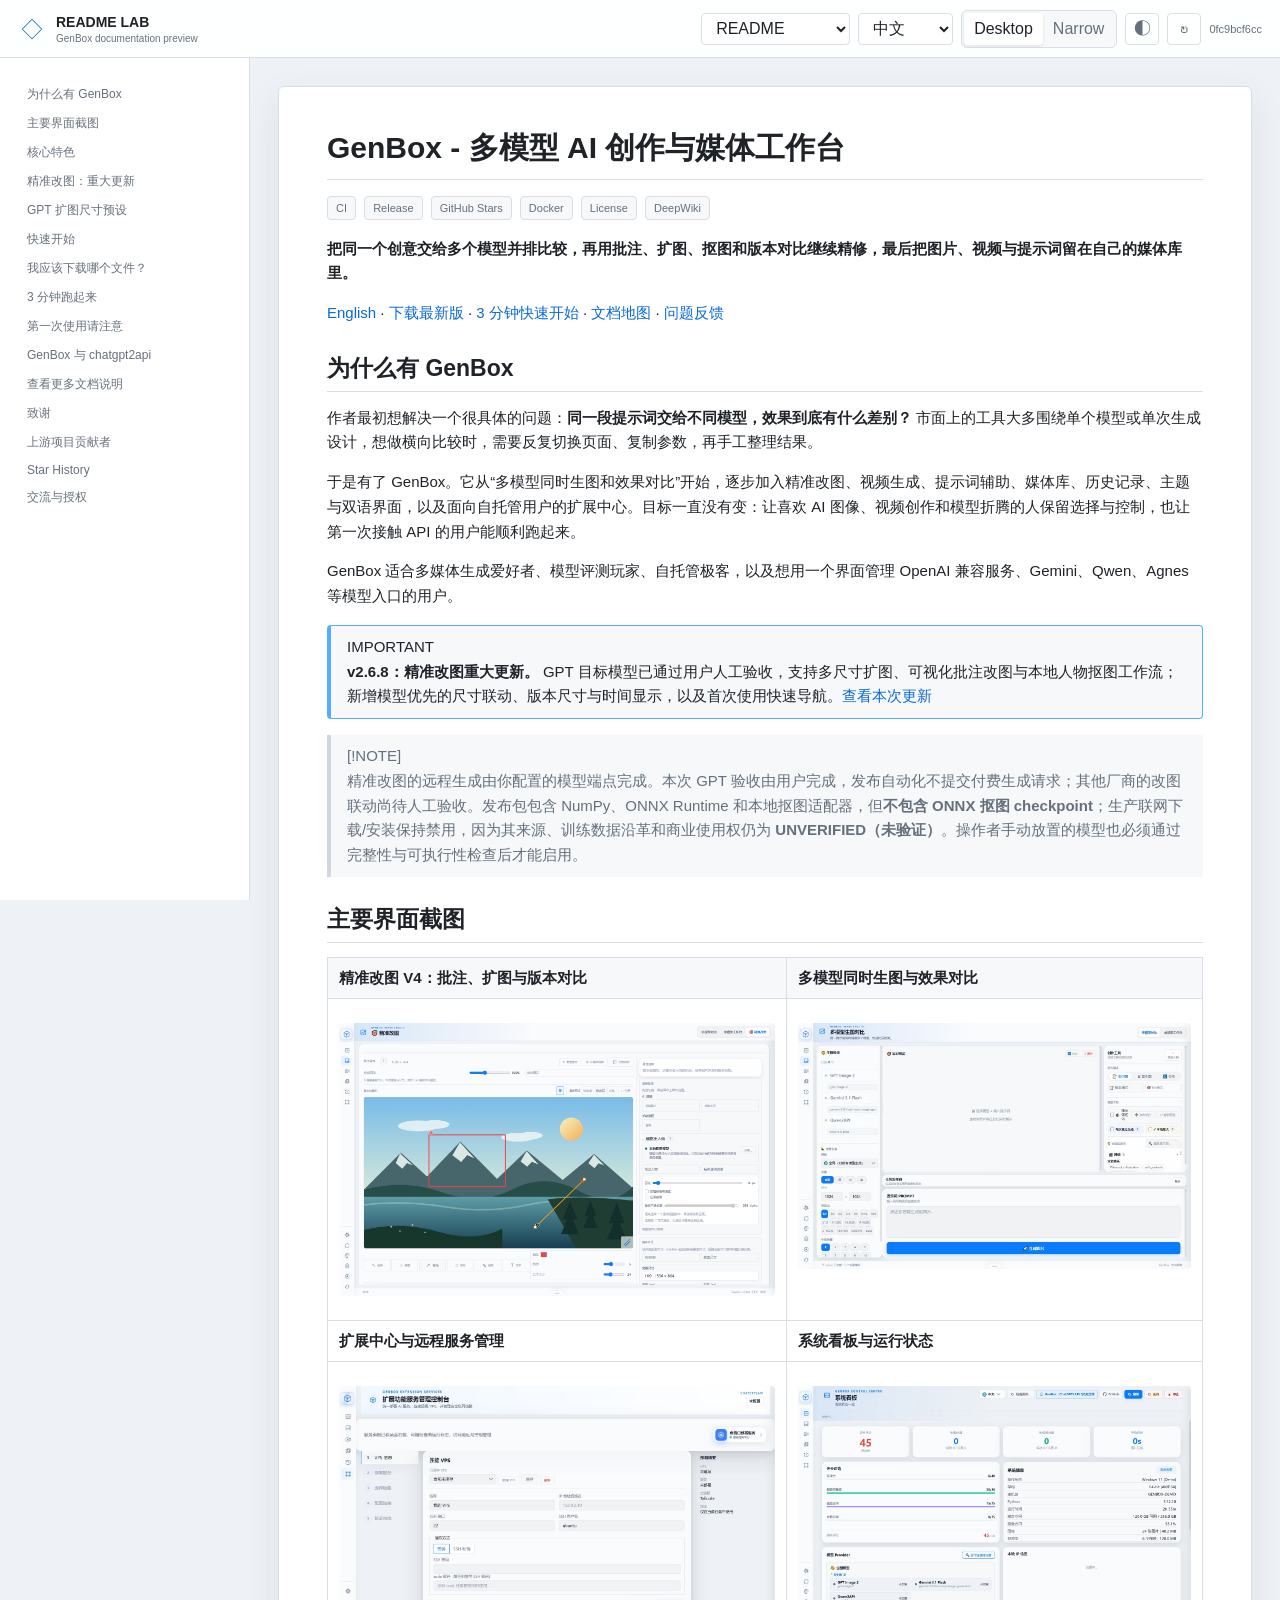
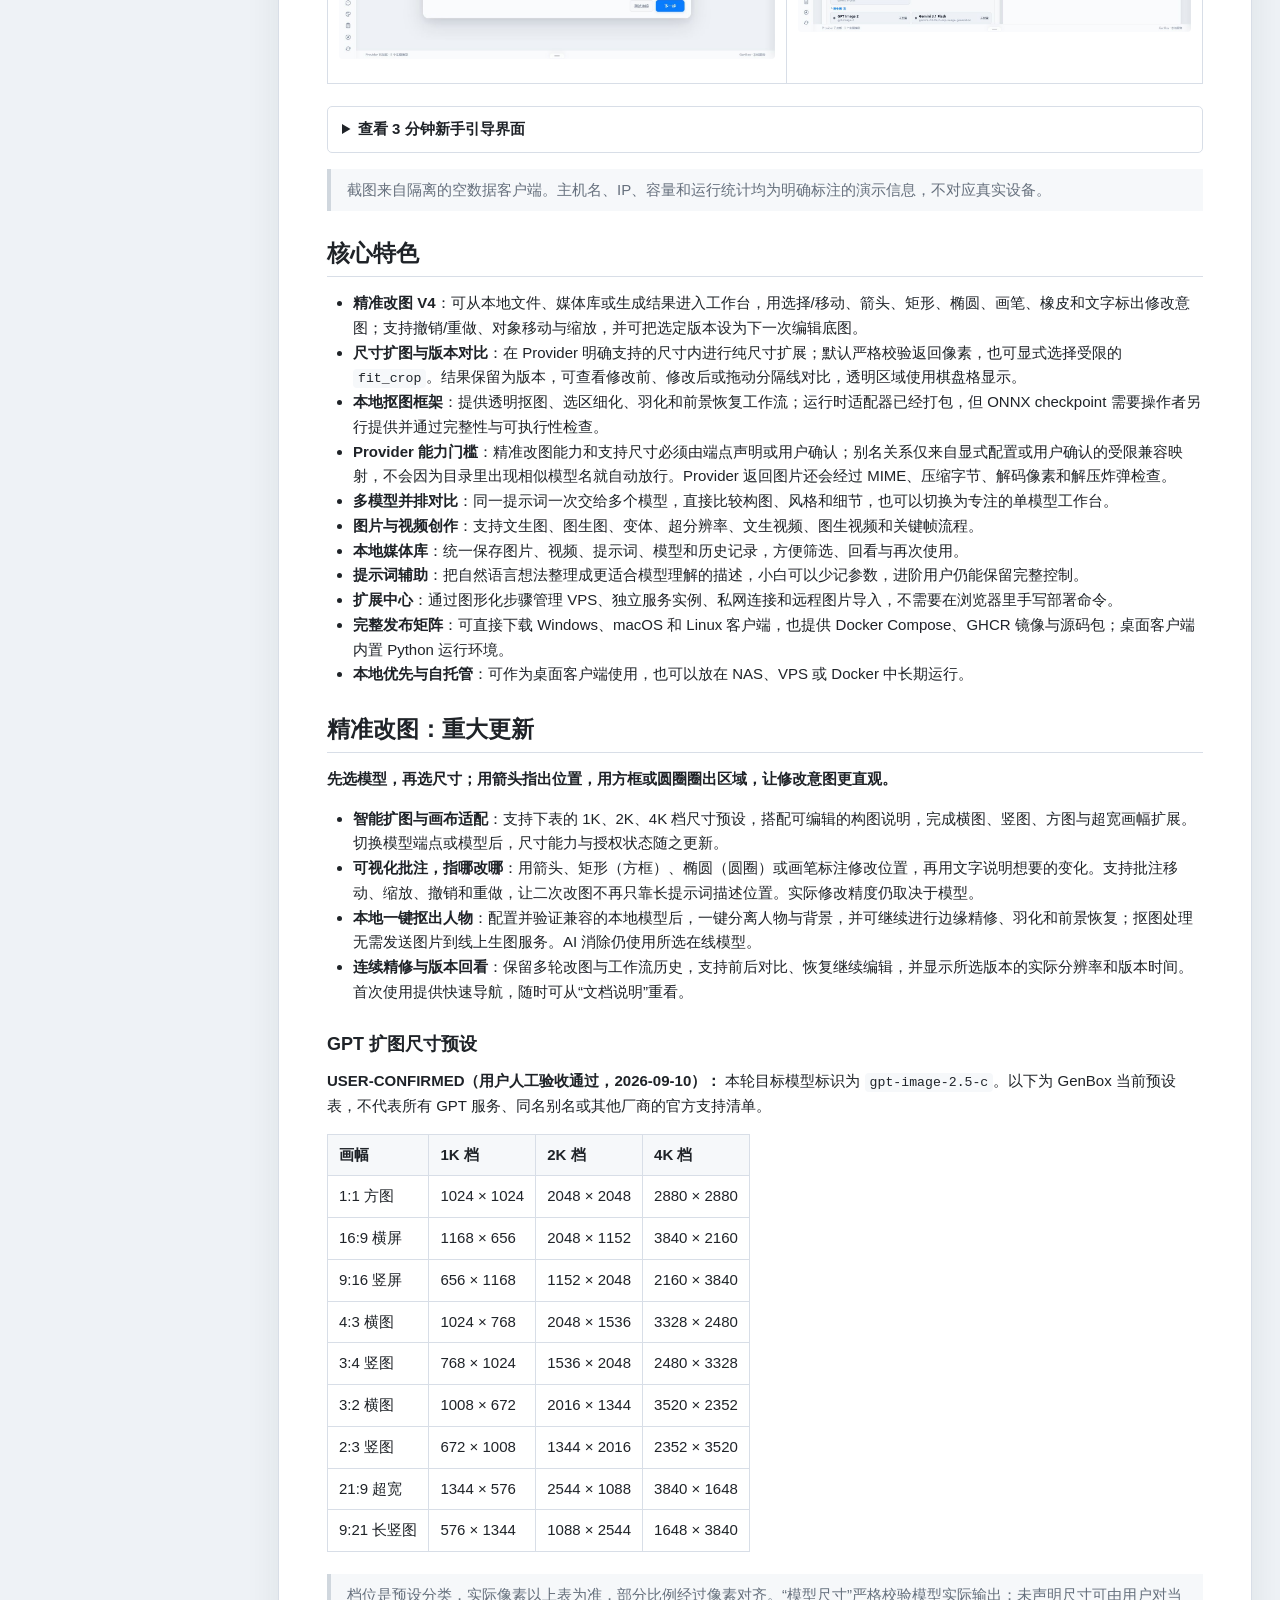
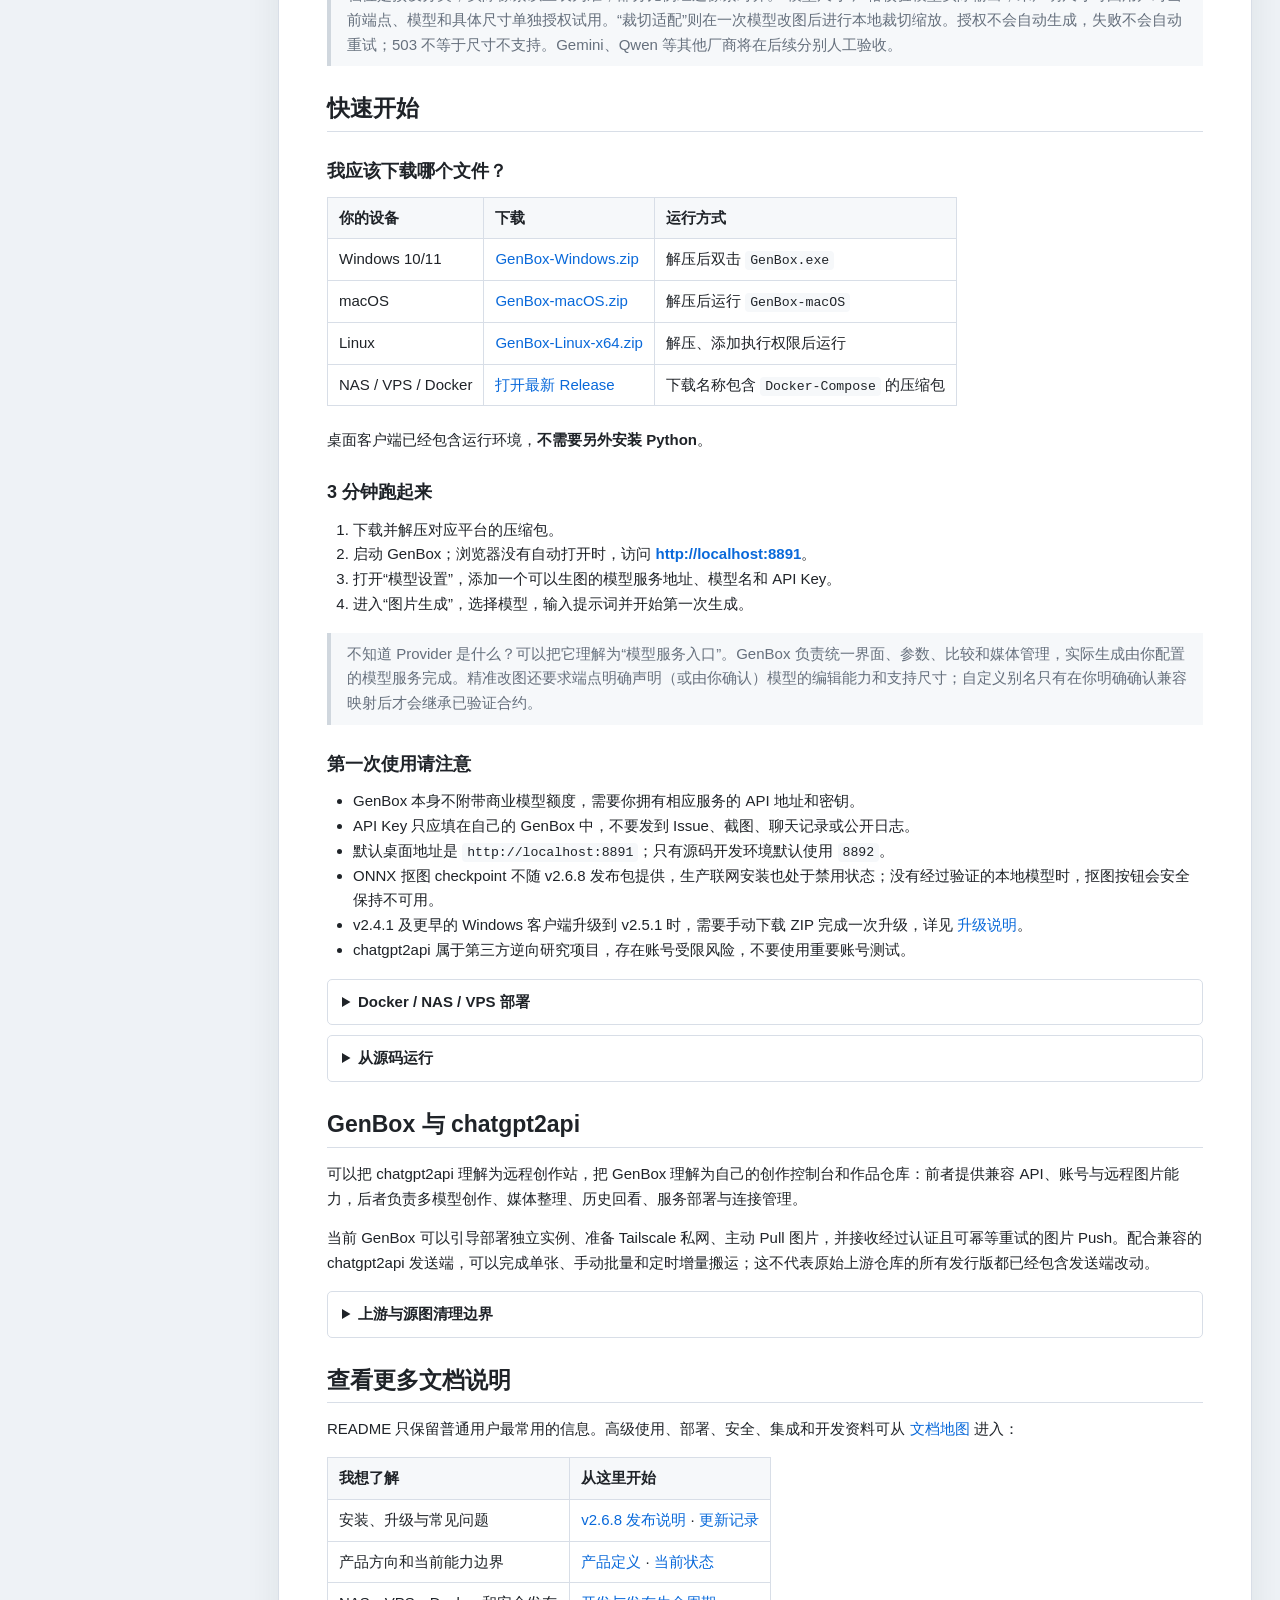
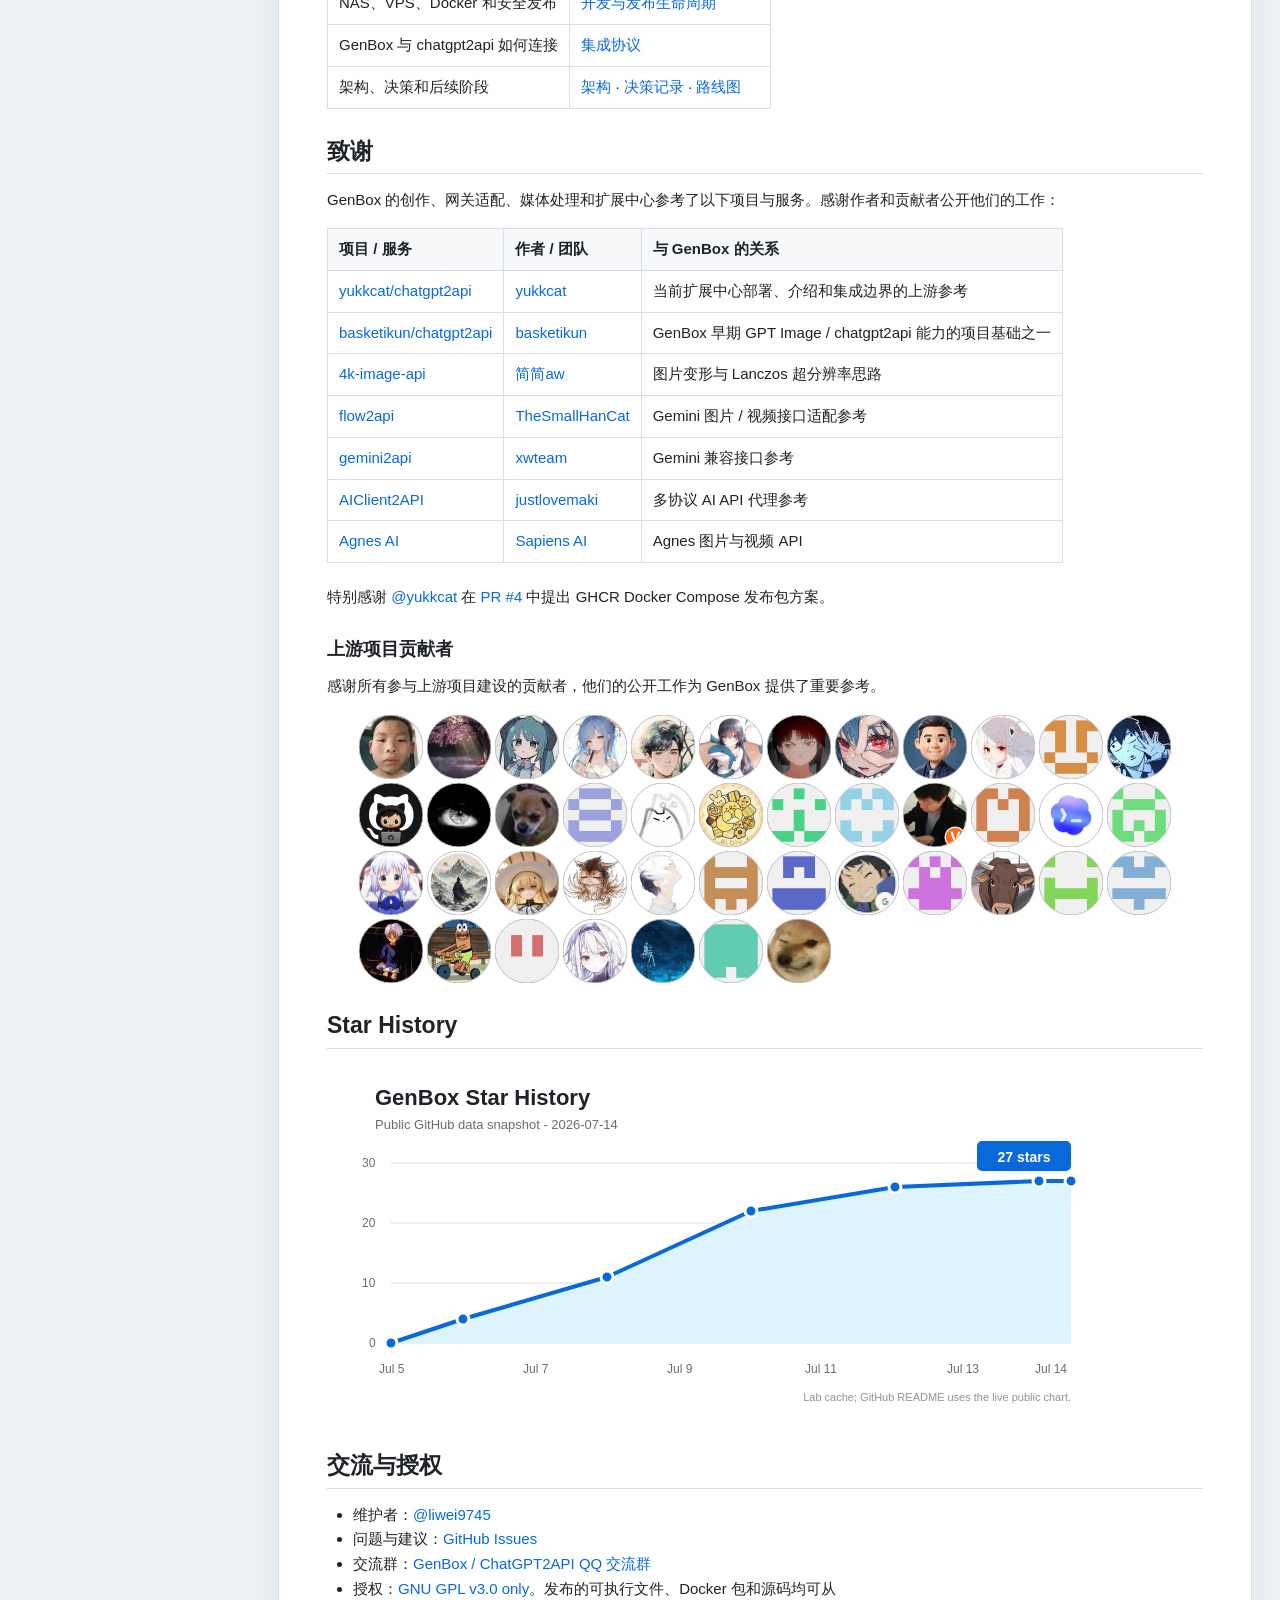
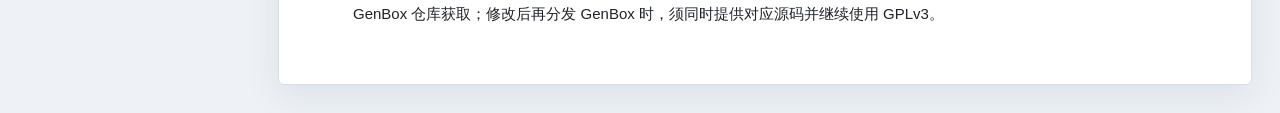
==== commit 923e0265: "release: prepare v2.6.8 precision editing major update" ====
--- a/static/readme-lab.html
+++ b/static/readme-lab.html
@@ -23,7 +23,7 @@
   <header class="toolbar">
     <div class="brand"><div class="mark">◇</div><div><strong id="brandTitle">README LAB</strong><span>GenBox documentation preview</span></div></div>
     <div class="controls">
-      <select id="document" aria-label="Preview document"><option value="readme">README</option><option value="release">Release v2.6.7</option></select>
+      <select id="document" aria-label="Preview document"><option value="readme">README</option><option value="release">Release v2.6.8</option></select>
       <select id="language" aria-label="README language"><option value="zh">中文</option><option value="en">English</option></select>
       <div class="segment" aria-label="Preview width"><button type="button" data-width="desktop" class="active">Desktop</button><button type="button" data-width="narrow">Narrow</button></div>
       <button type="button" class="icon-btn" id="theme" title="Toggle theme">◐</button>
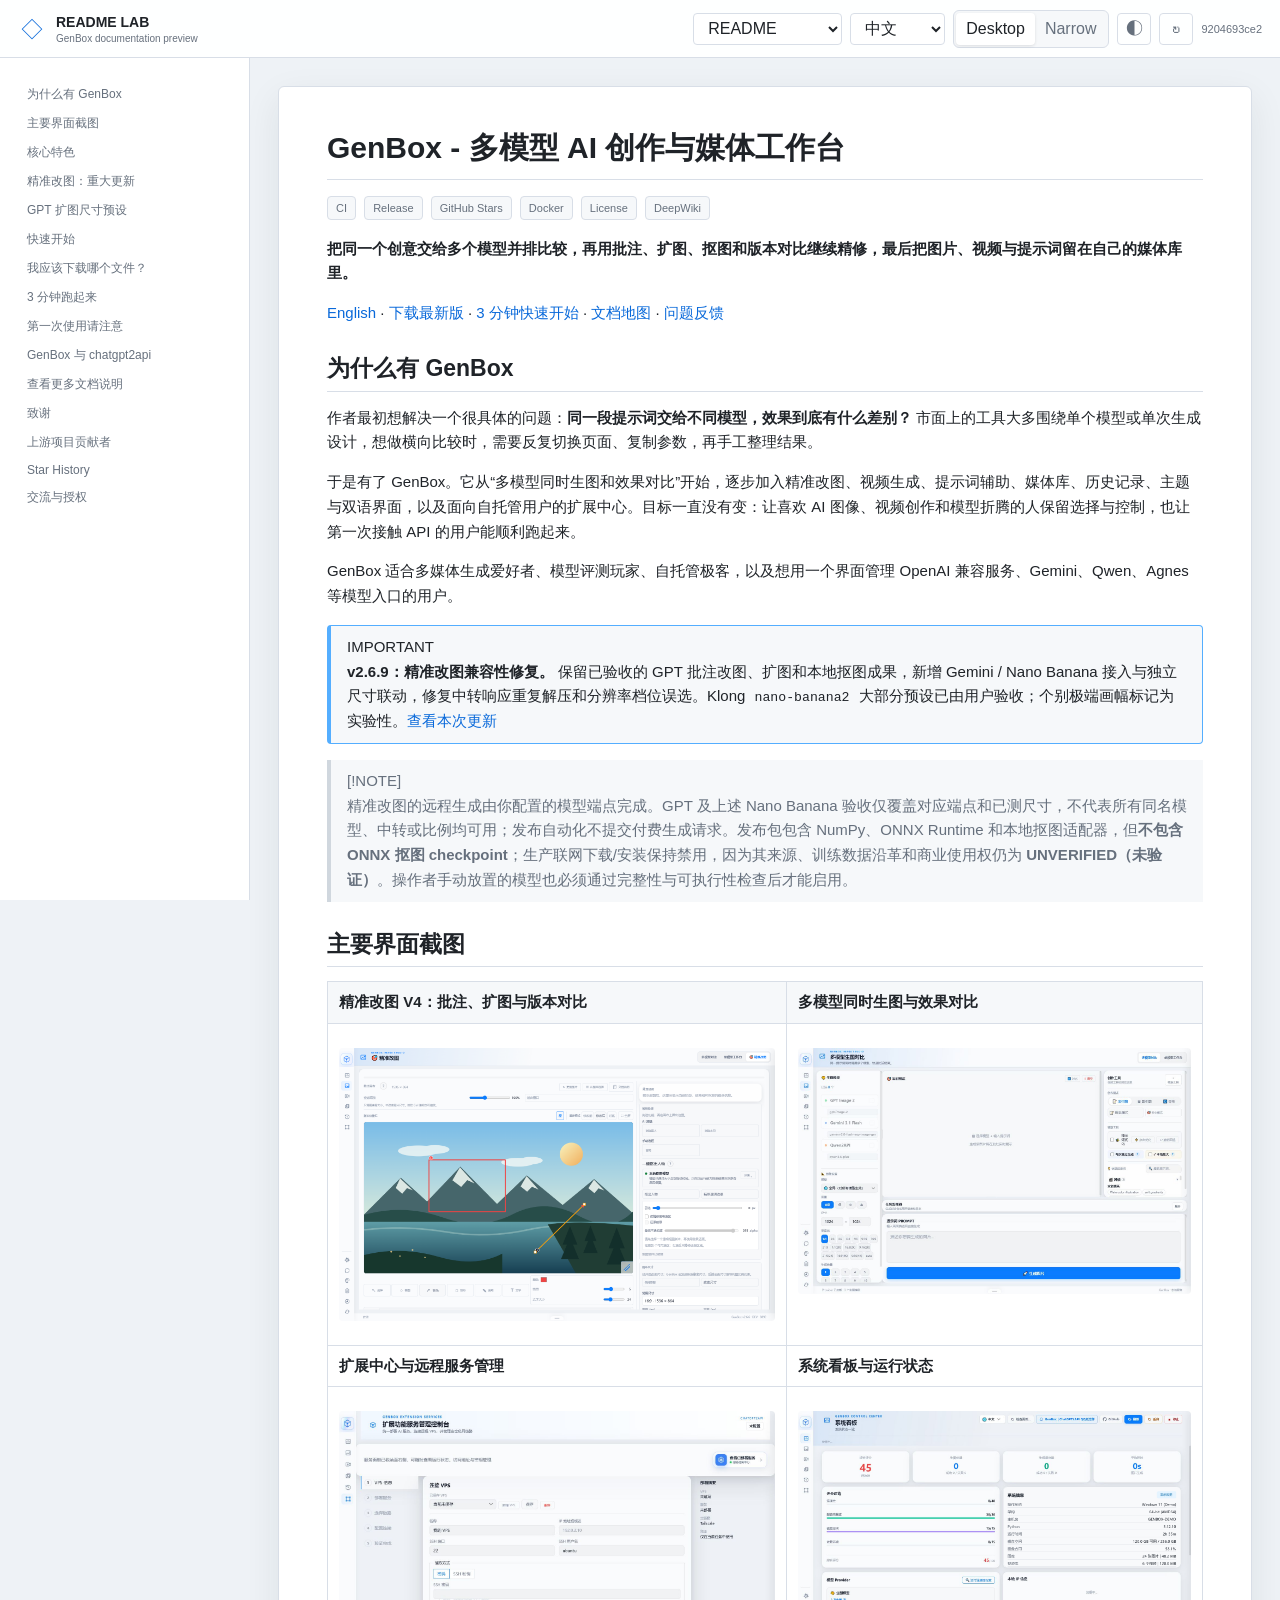
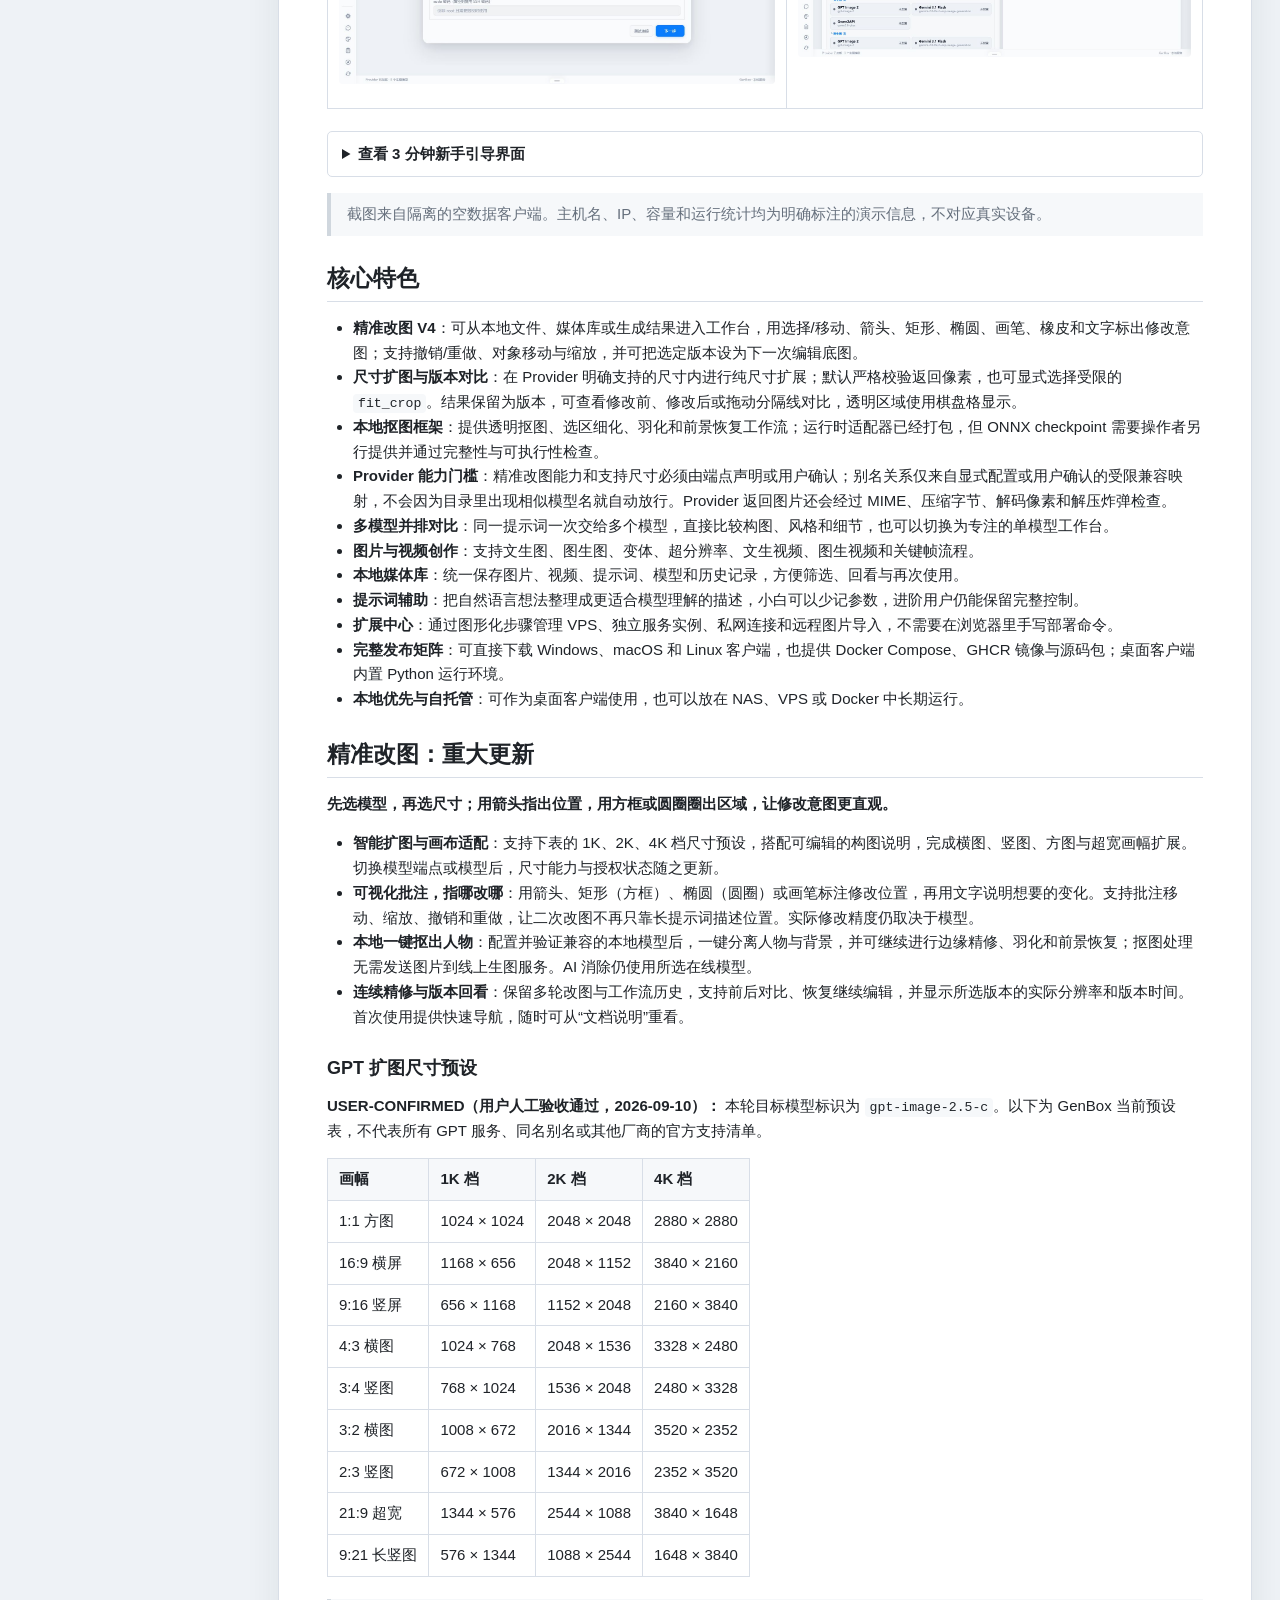
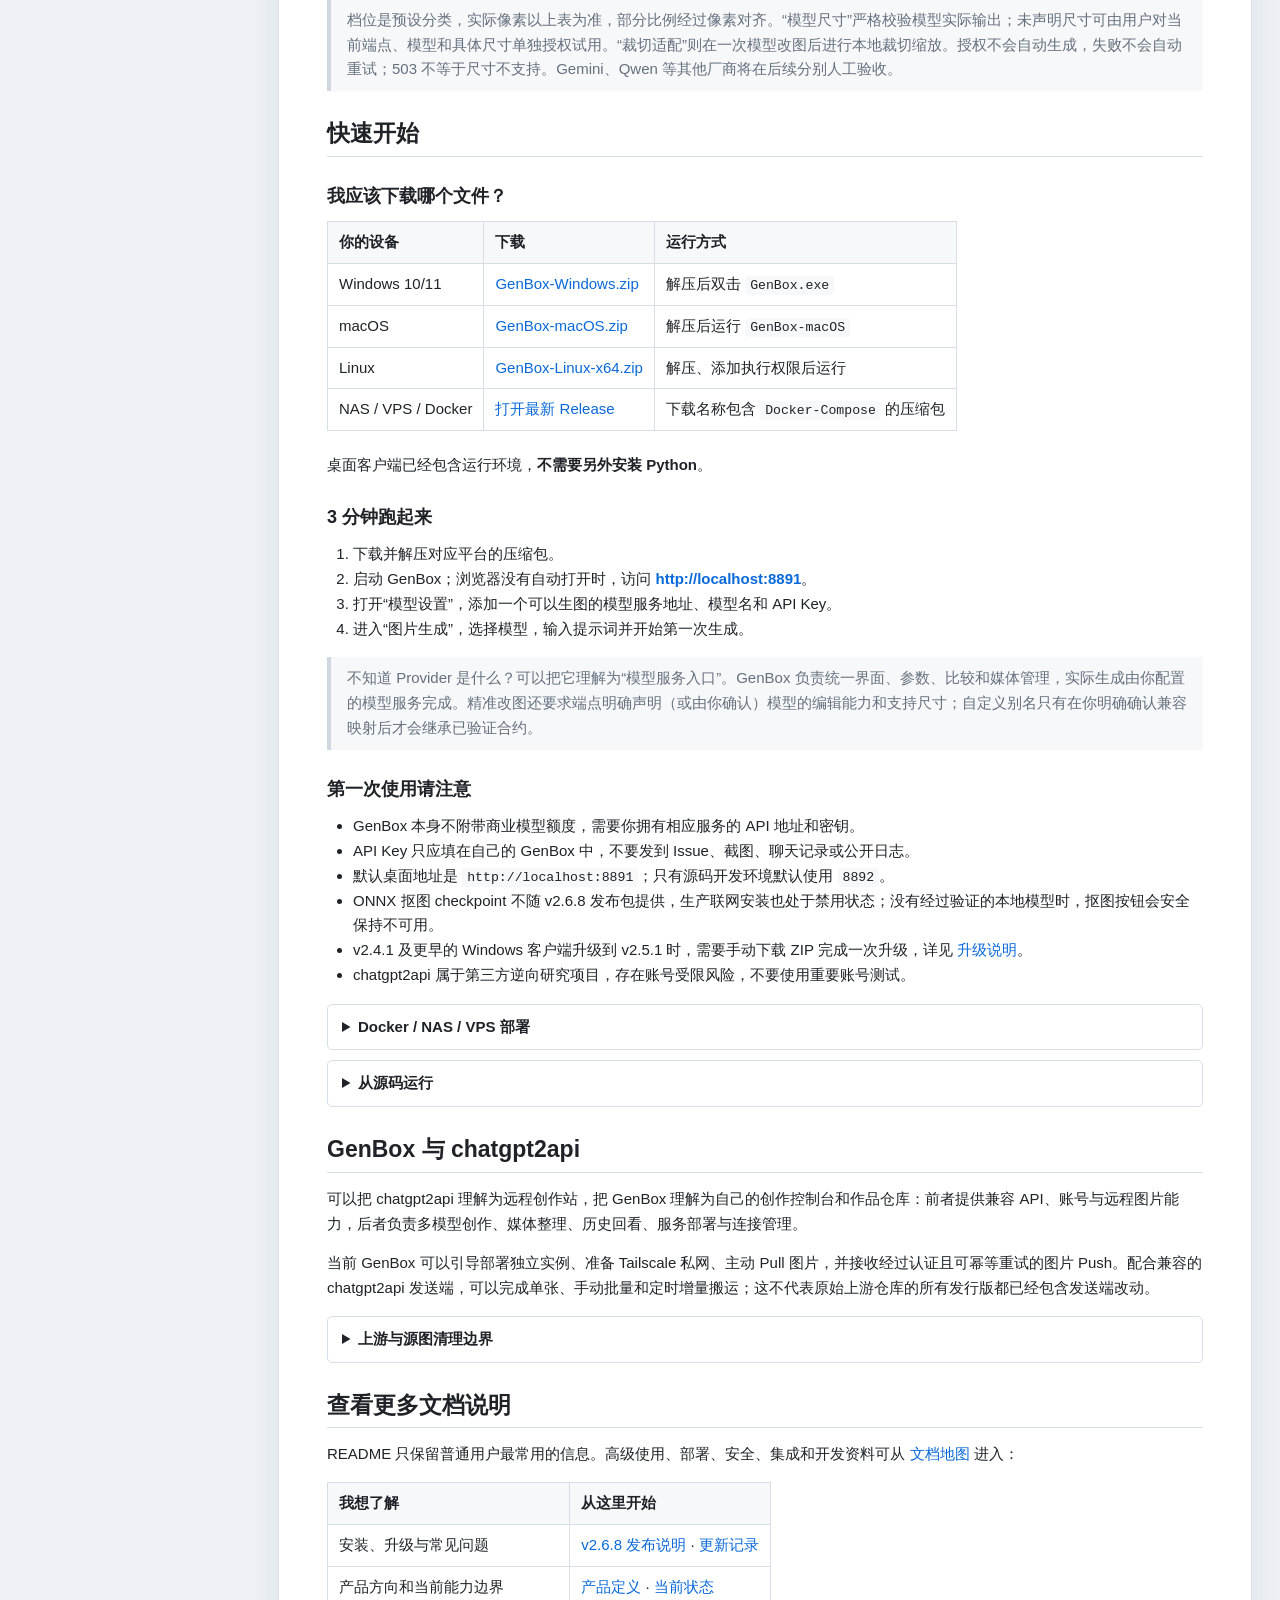
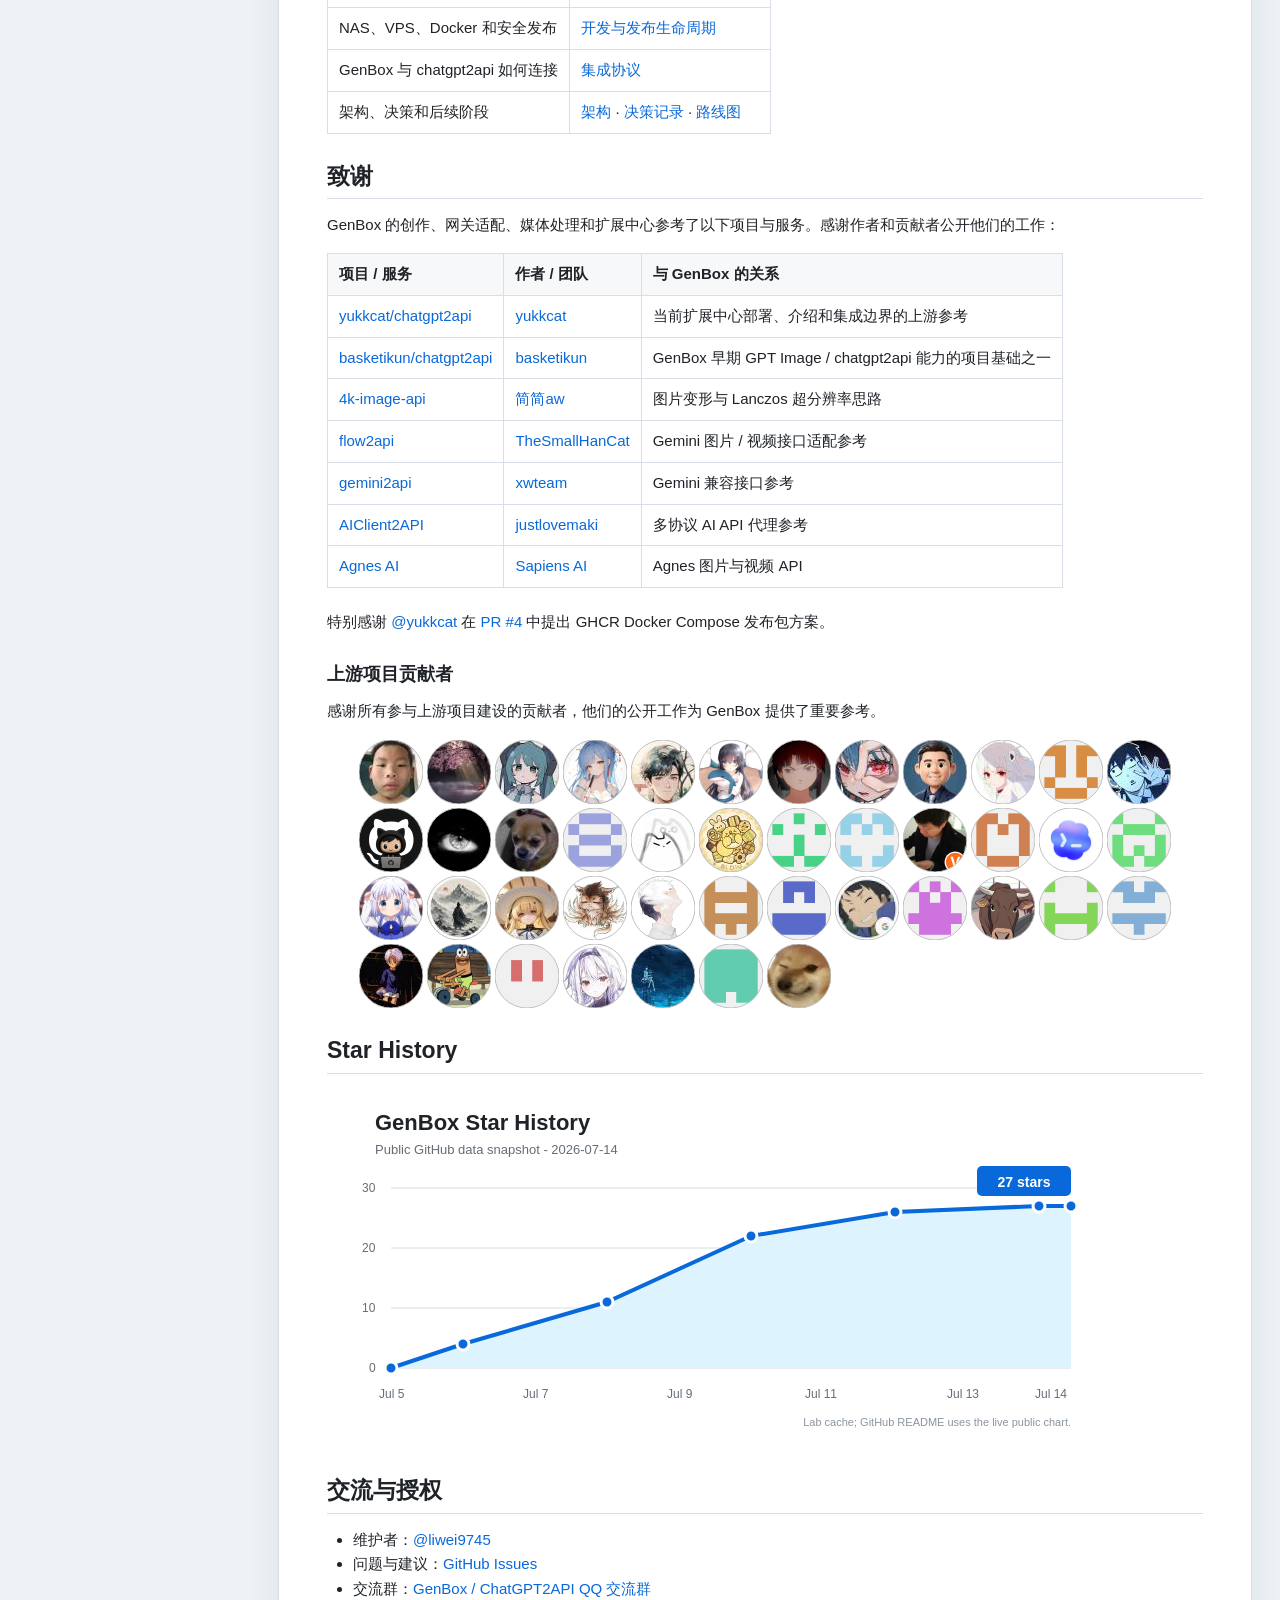
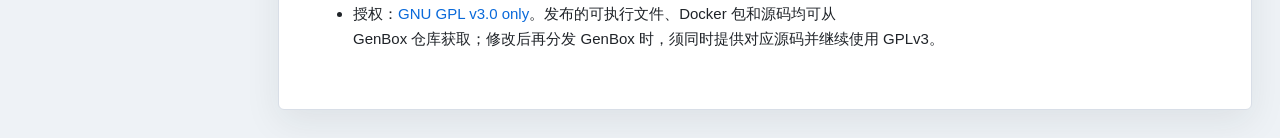
==== commit 878fb0a7: "fix(precision): classify extreme size reliability and prepare v2.6.9" ====
--- a/static/readme-lab.html
+++ b/static/readme-lab.html
@@ -23,7 +23,7 @@
   <header class="toolbar">
     <div class="brand"><div class="mark">◇</div><div><strong id="brandTitle">README LAB</strong><span>GenBox documentation preview</span></div></div>
     <div class="controls">
-      <select id="document" aria-label="Preview document"><option value="readme">README</option><option value="release">Release v2.6.8</option></select>
+      <select id="document" aria-label="Preview document"><option value="readme">README</option><option value="release">Release v2.6.9</option></select>
       <select id="language" aria-label="README language"><option value="zh">中文</option><option value="en">English</option></select>
       <div class="segment" aria-label="Preview width"><button type="button" data-width="desktop" class="active">Desktop</button><button type="button" data-width="narrow">Narrow</button></div>
       <button type="button" class="icon-btn" id="theme" title="Toggle theme">◐</button>
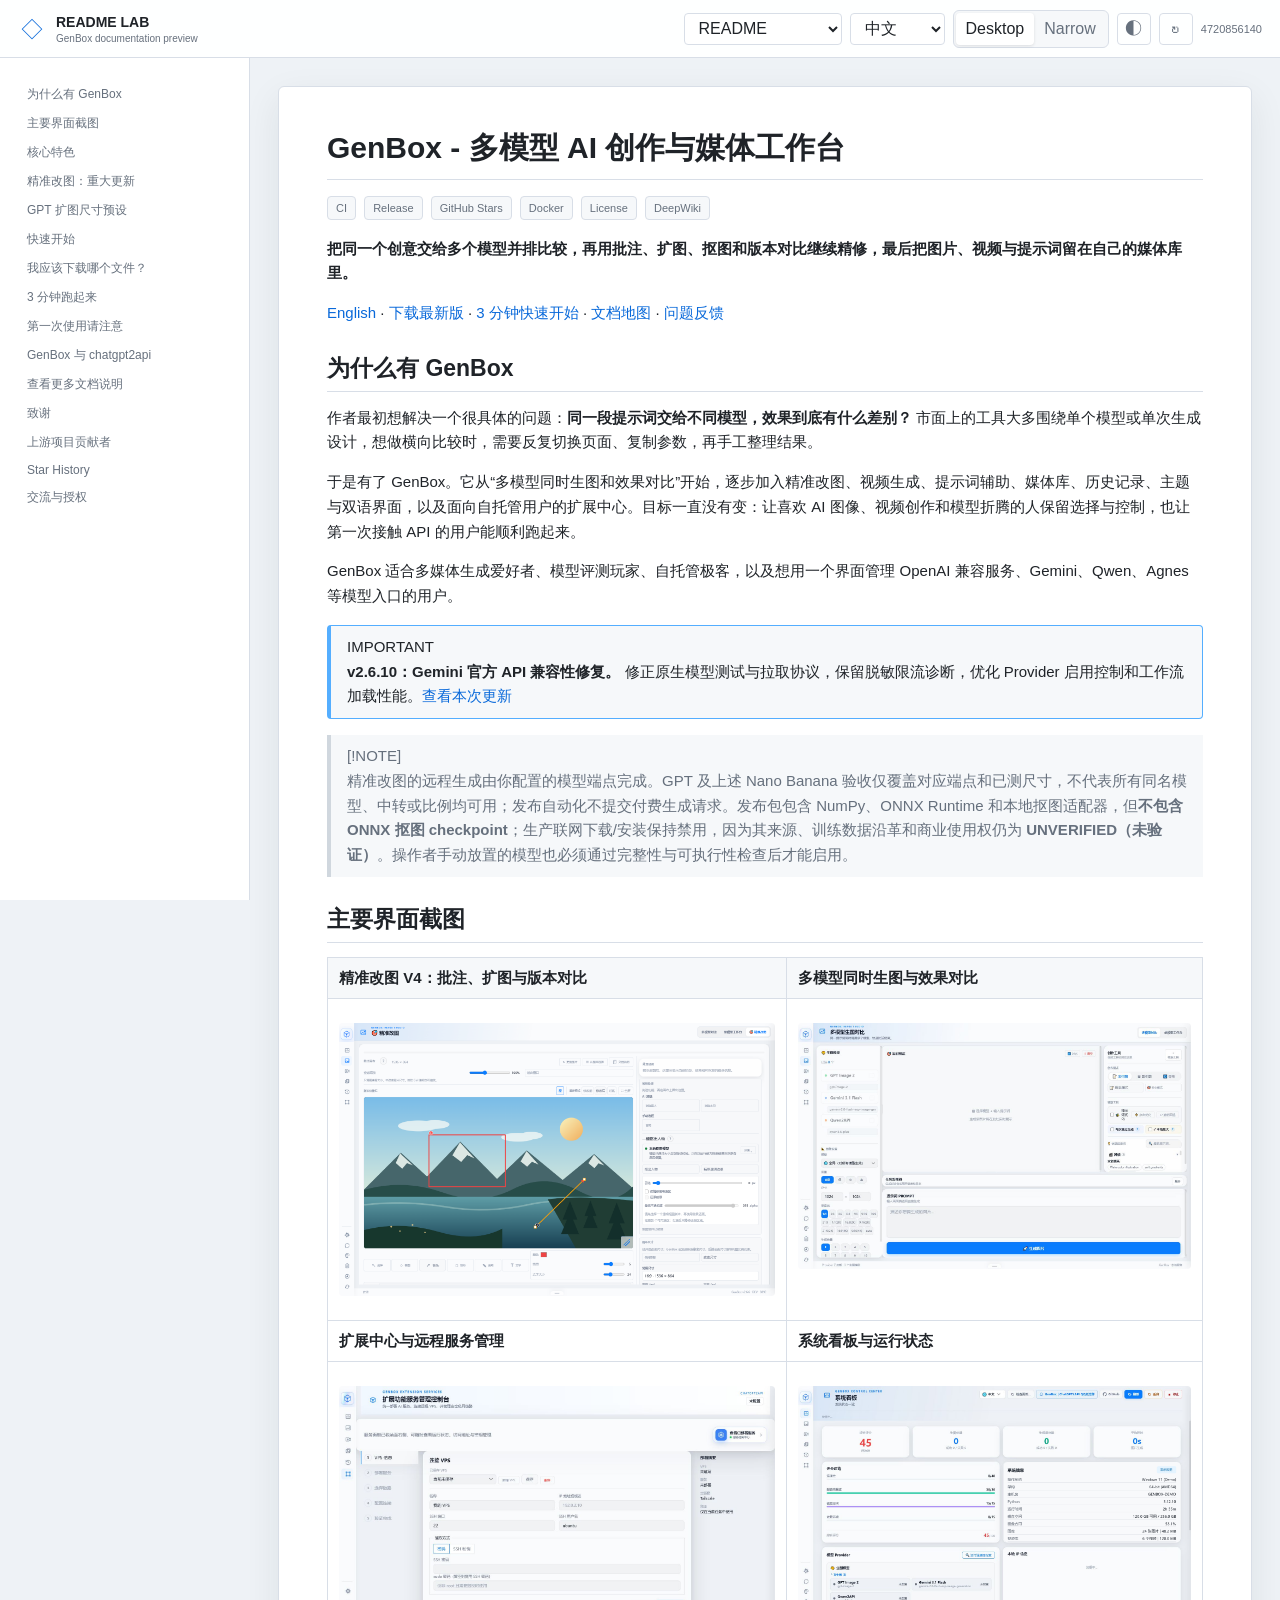
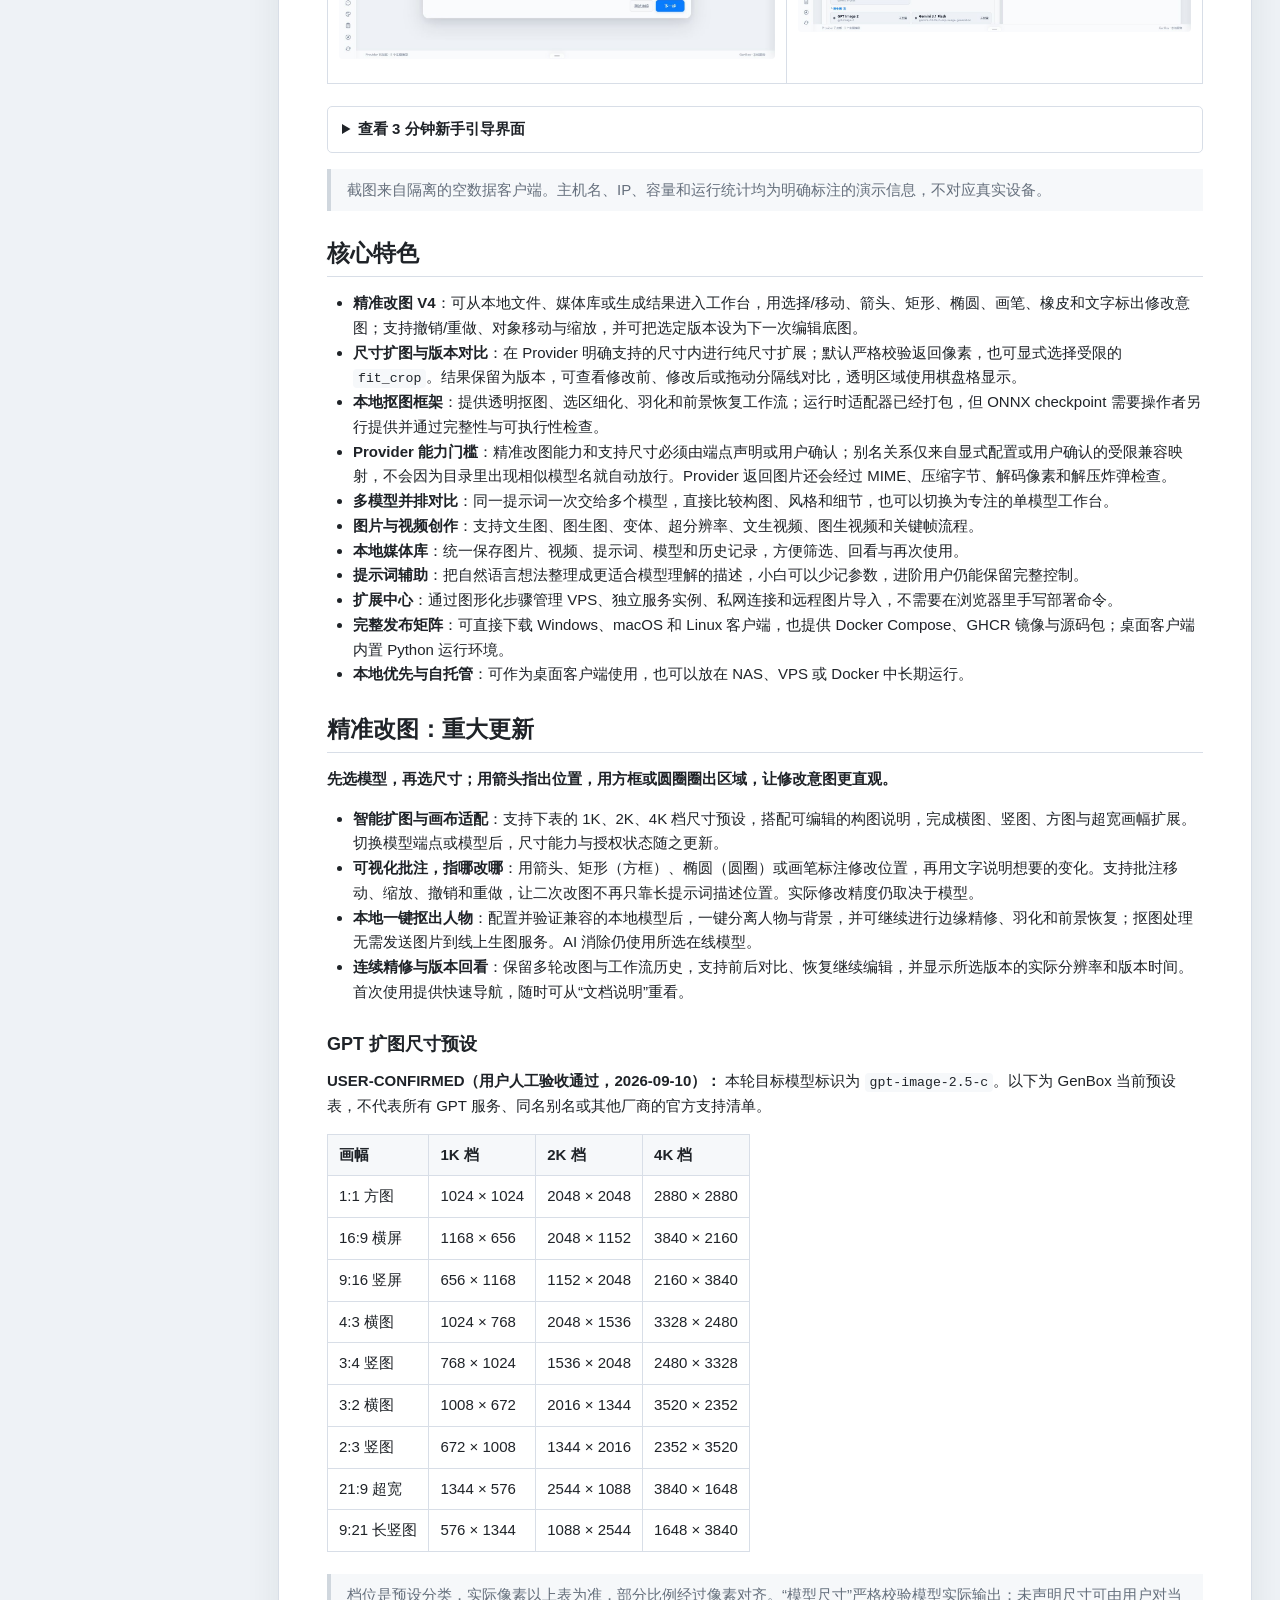
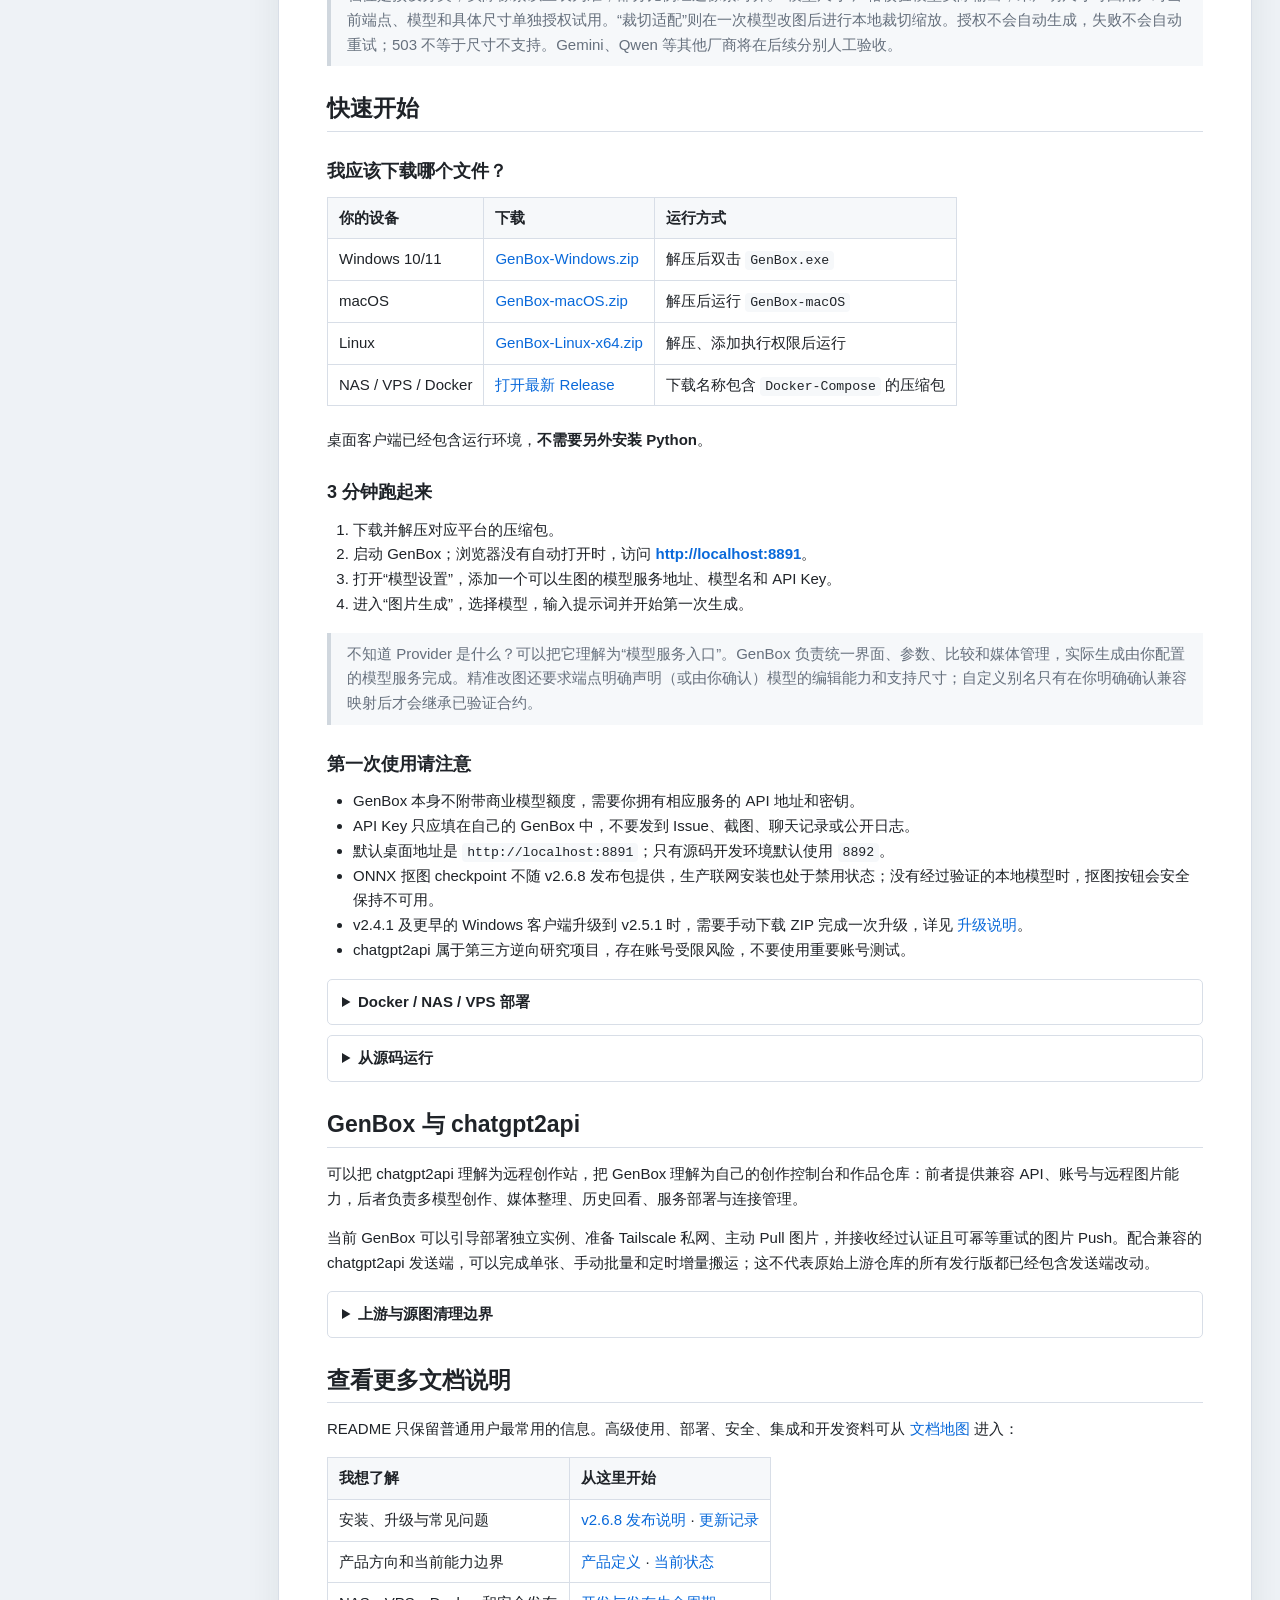
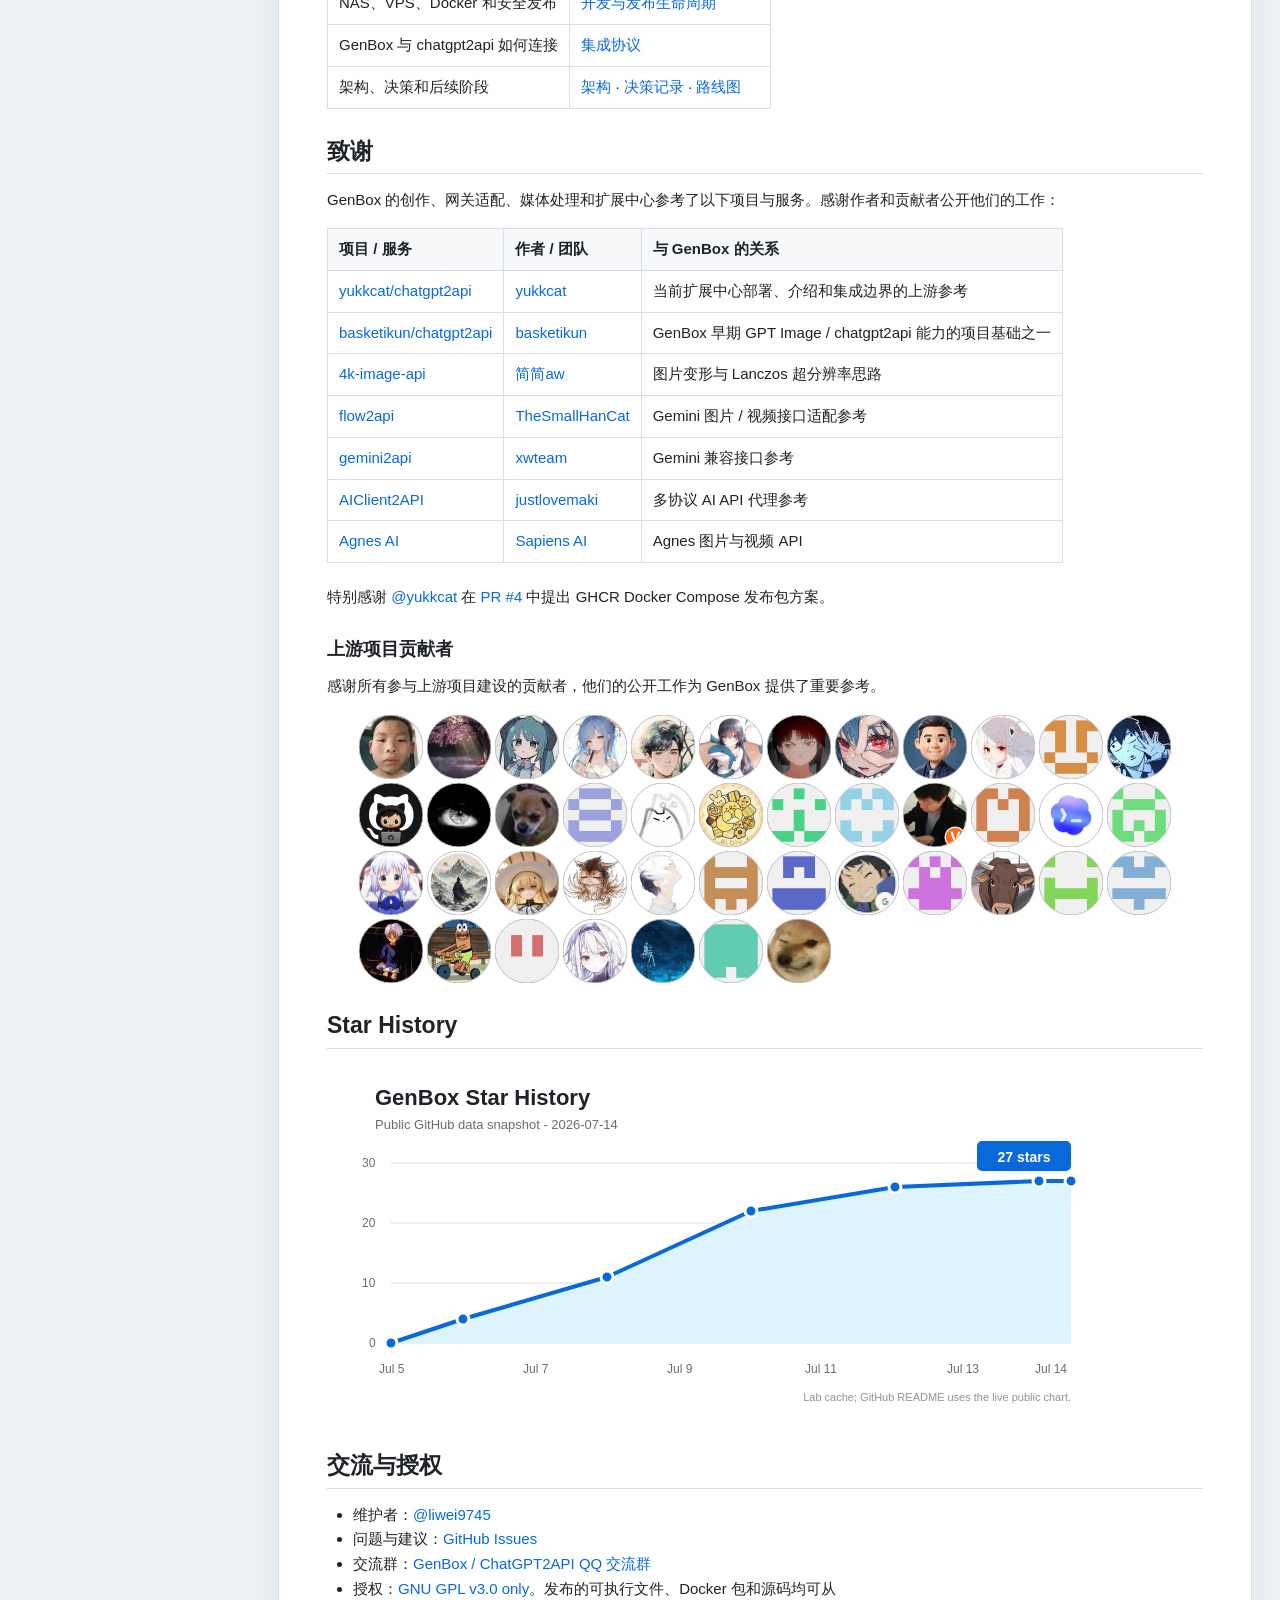
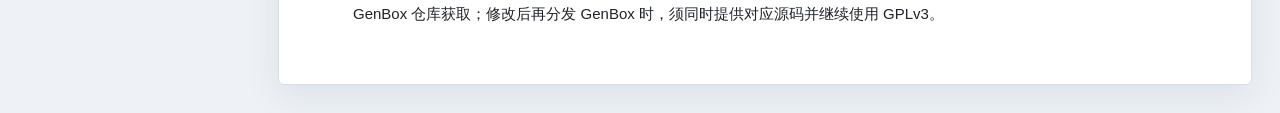
==== commit 53aca09b: "release: publish v2.6.10 Gemini compatibility repair" ====
--- a/static/readme-lab.html
+++ b/static/readme-lab.html
@@ -23,7 +23,7 @@
   <header class="toolbar">
     <div class="brand"><div class="mark">◇</div><div><strong id="brandTitle">README LAB</strong><span>GenBox documentation preview</span></div></div>
     <div class="controls">
-      <select id="document" aria-label="Preview document"><option value="readme">README</option><option value="release">Release v2.6.9</option></select>
+      <select id="document" aria-label="Preview document"><option value="readme">README</option><option value="release">Release v2.6.10</option></select>
       <select id="language" aria-label="README language"><option value="zh">中文</option><option value="en">English</option></select>
       <div class="segment" aria-label="Preview width"><button type="button" data-width="desktop" class="active">Desktop</button><button type="button" data-width="narrow">Narrow</button></div>
       <button type="button" class="icon-btn" id="theme" title="Toggle theme">◐</button>
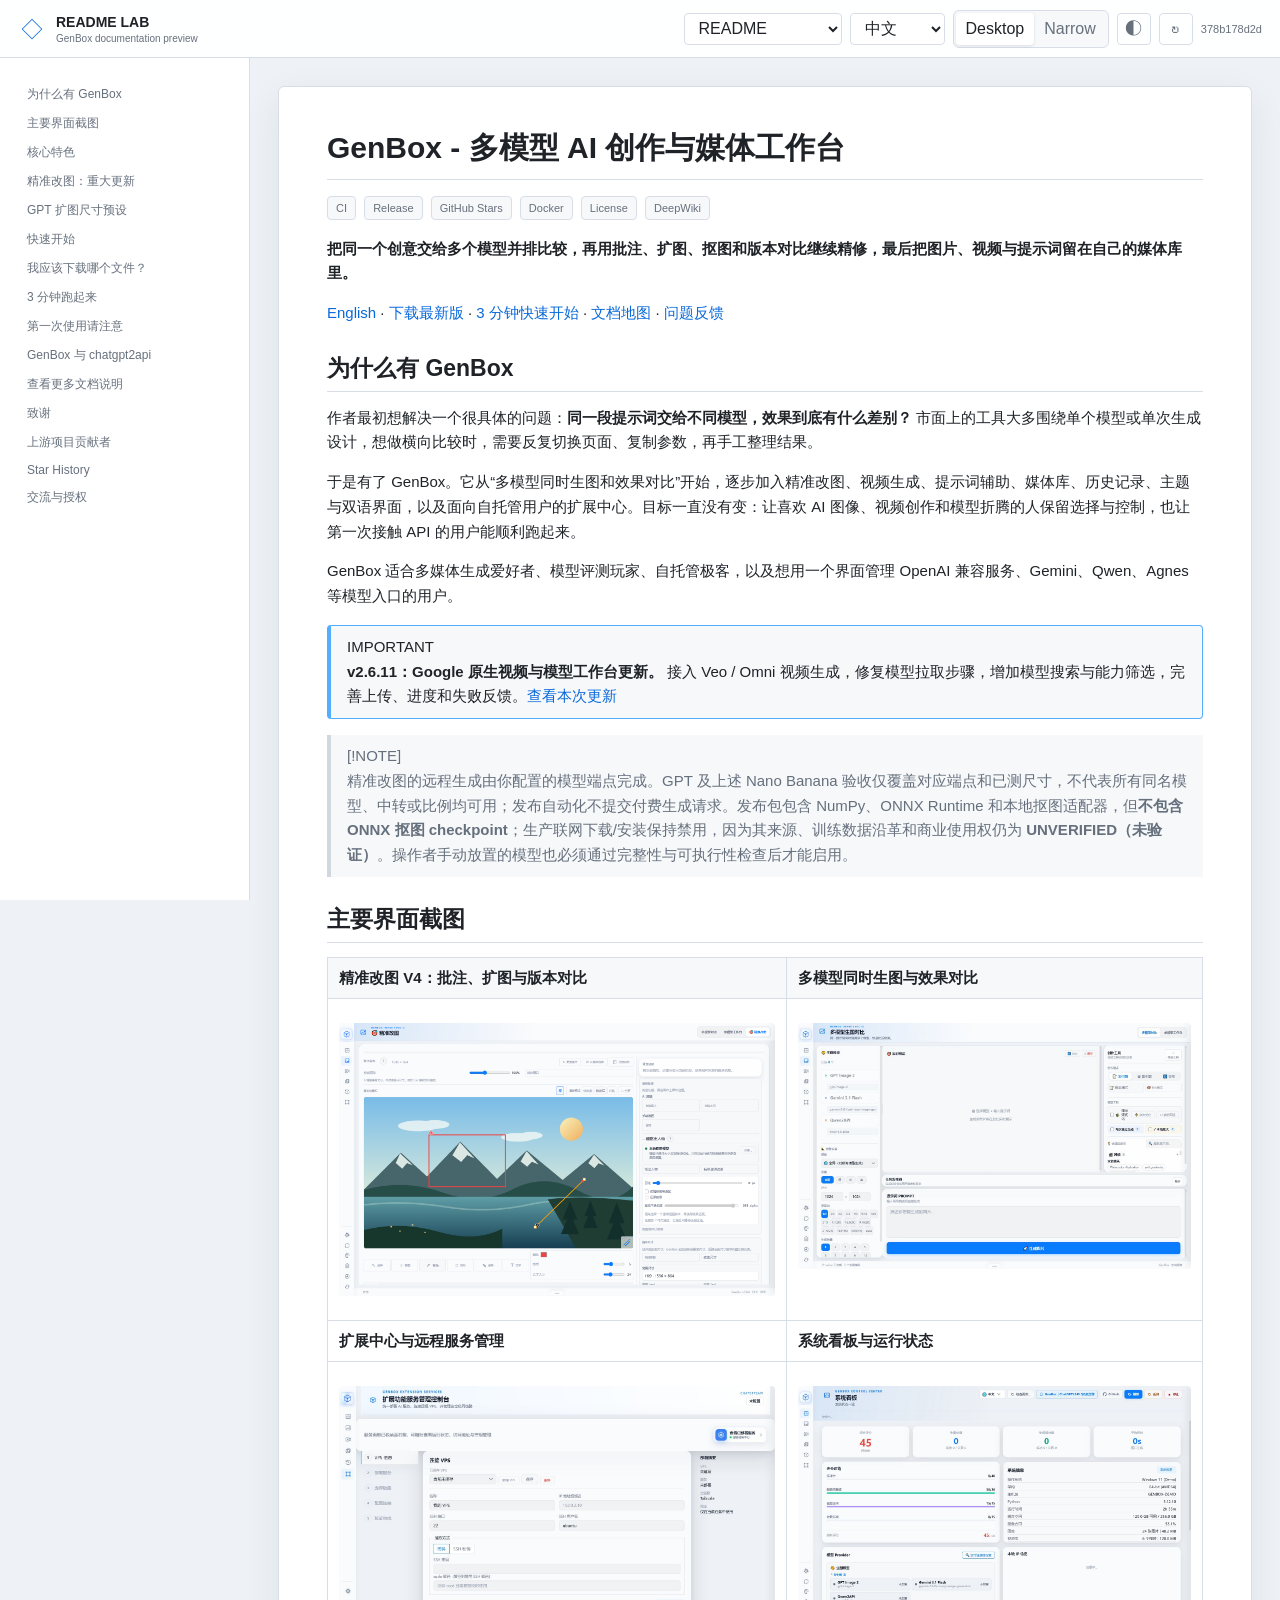
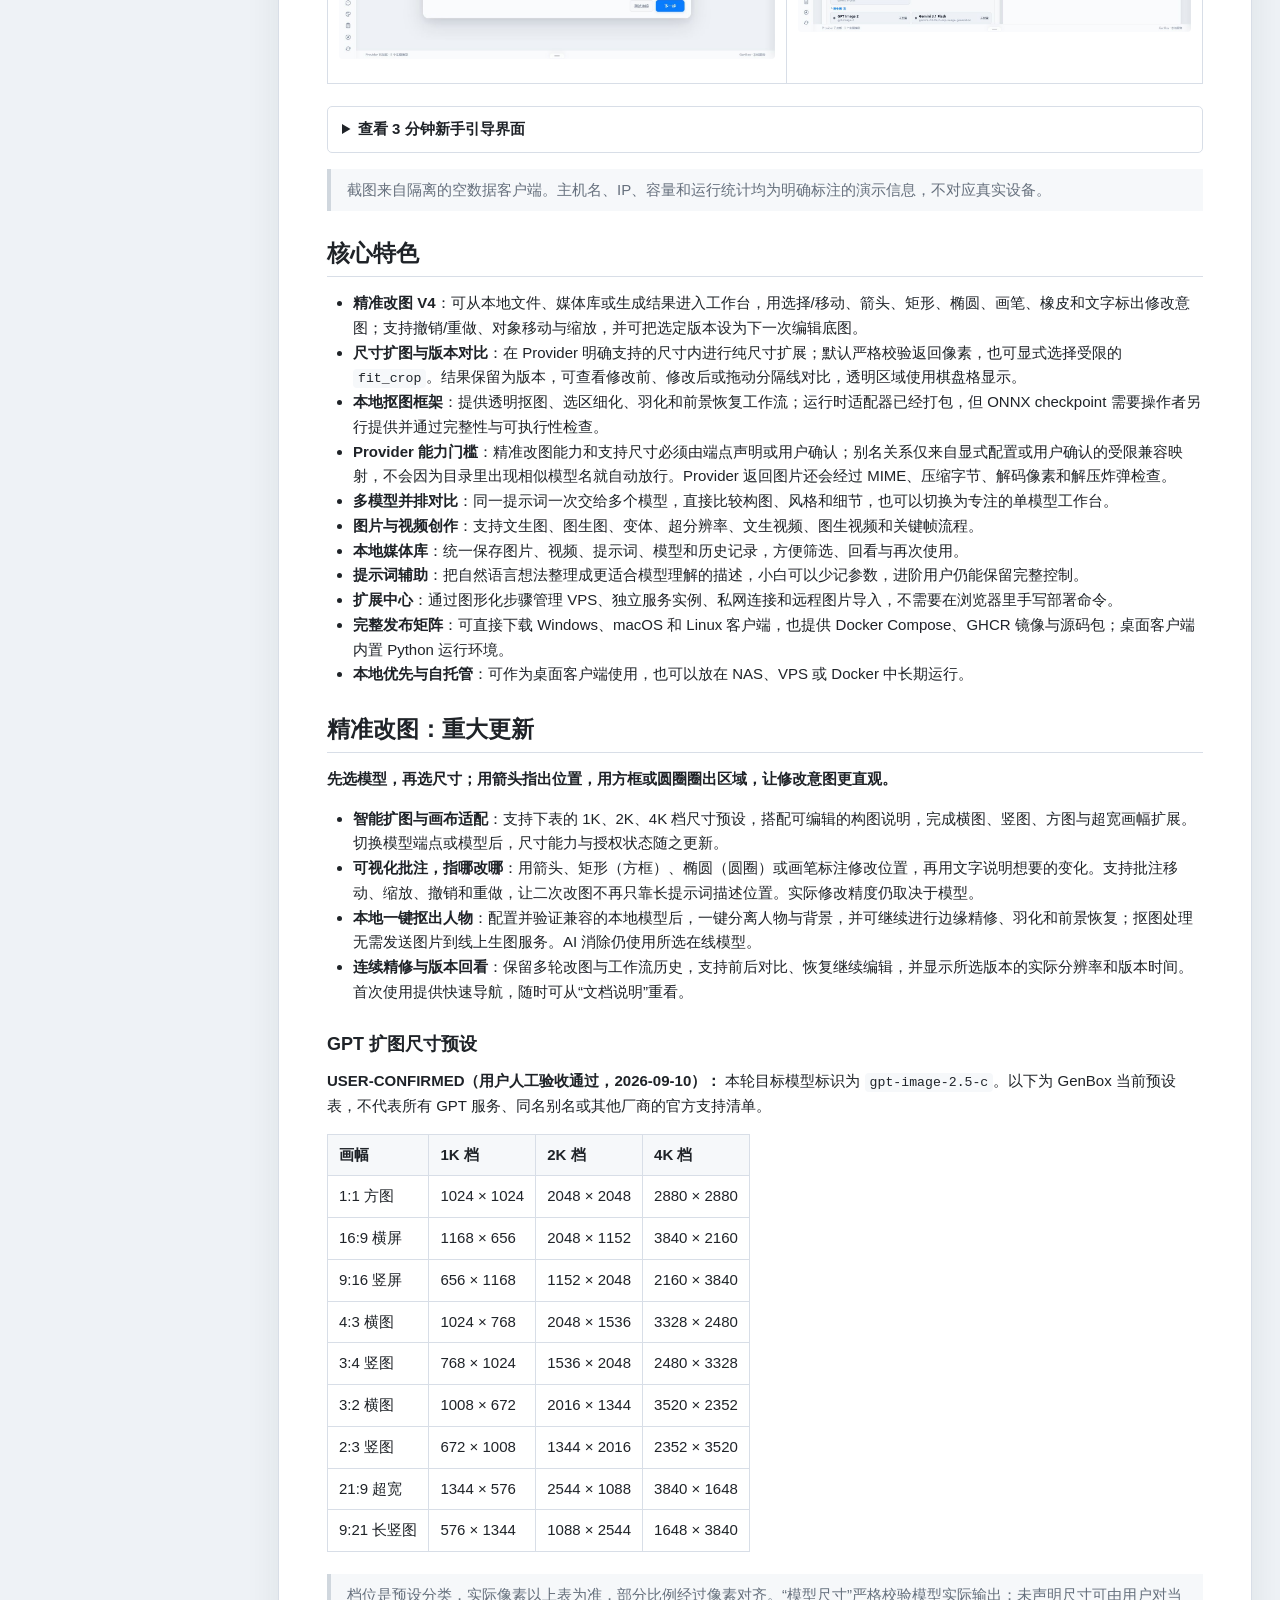
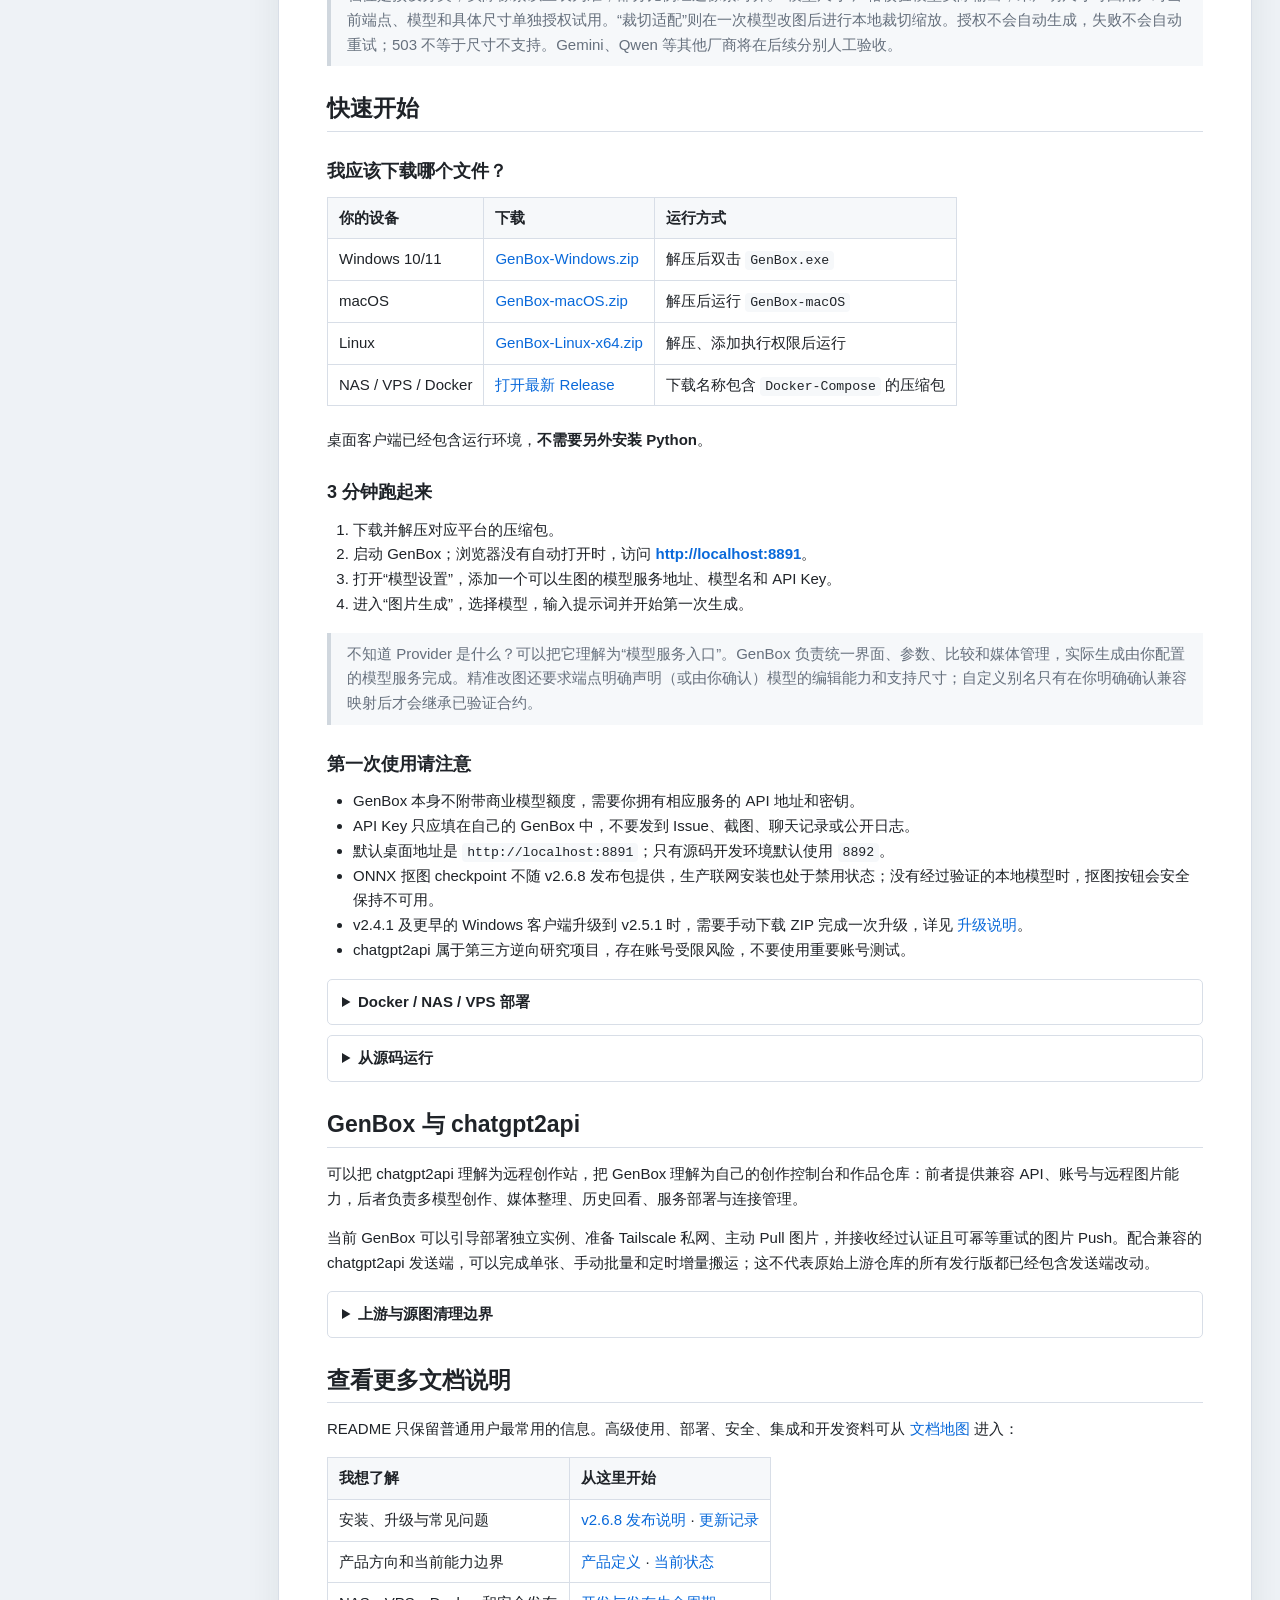
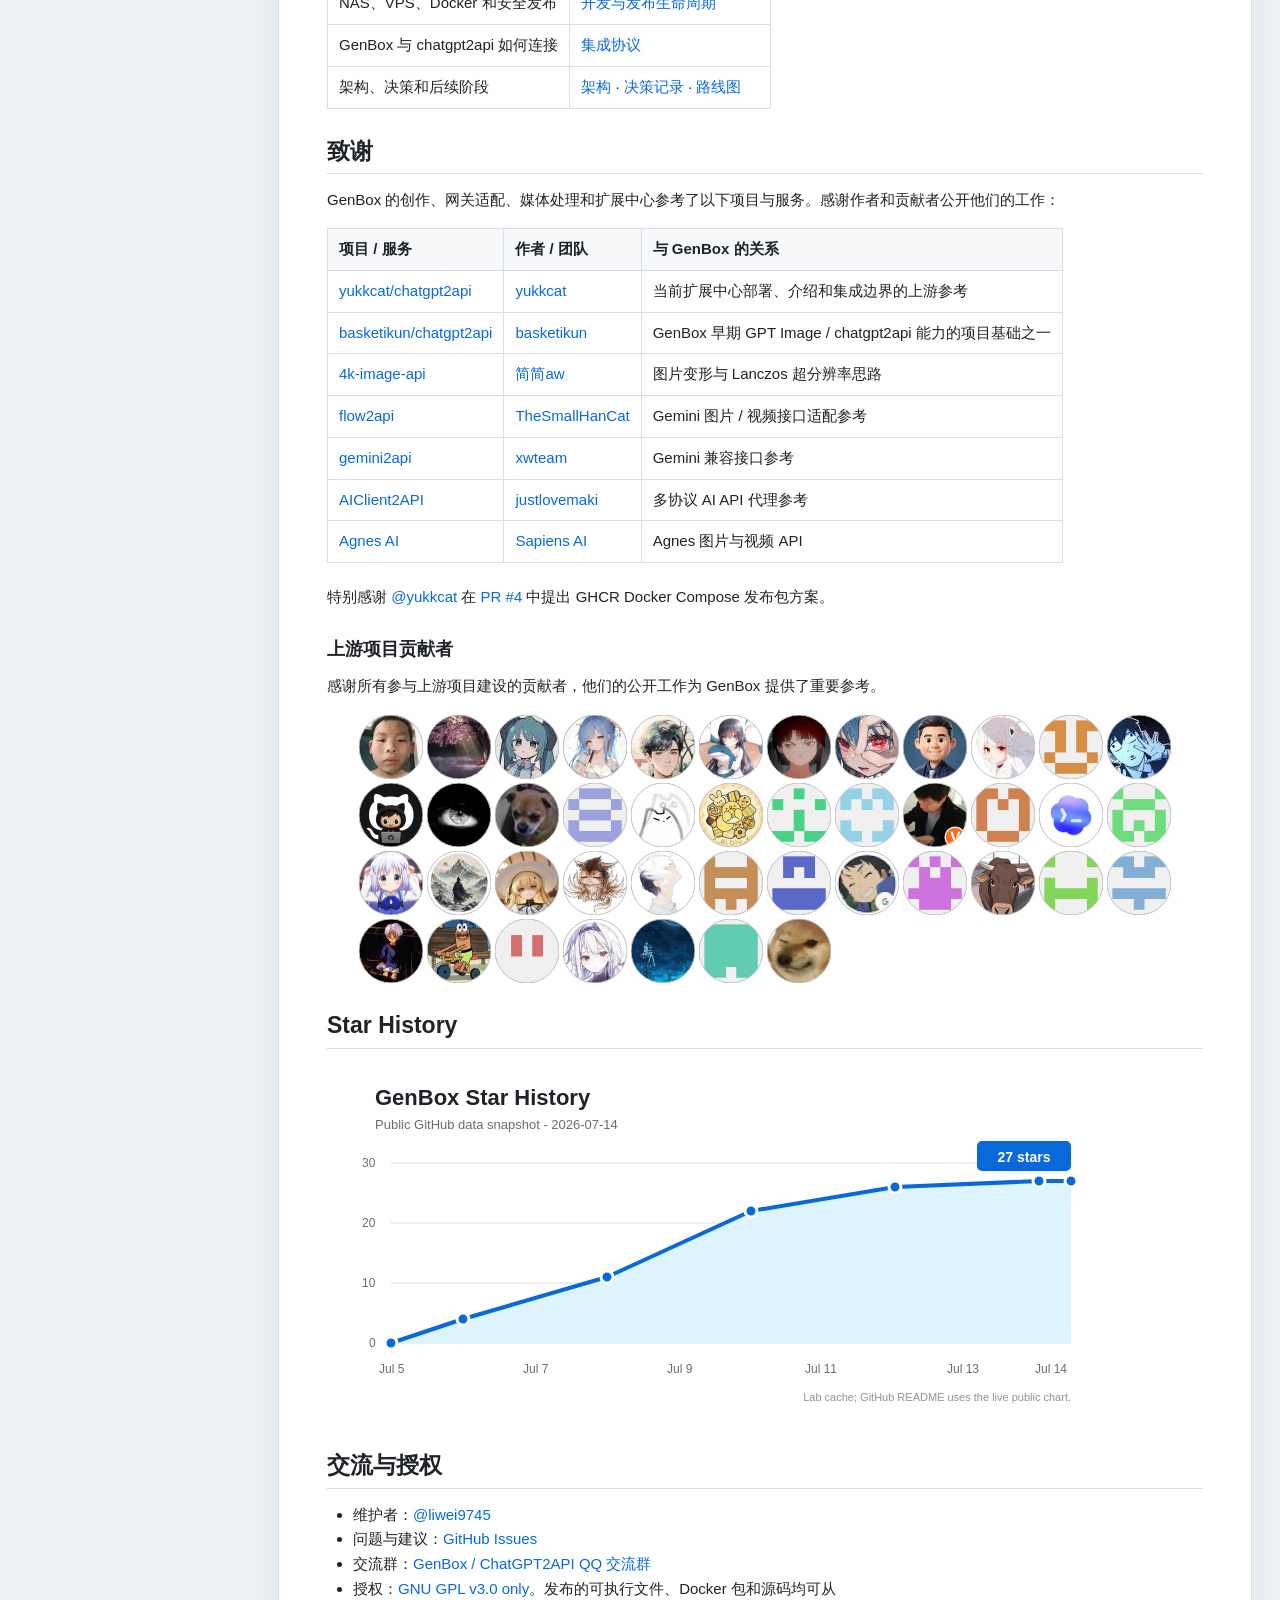
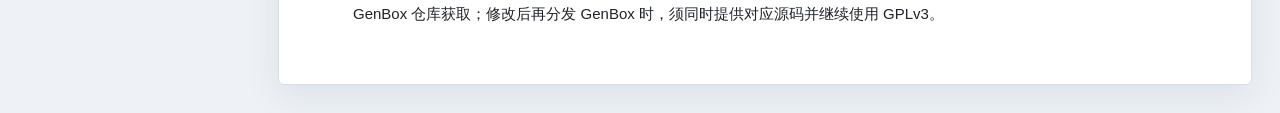
==== commit 4ede3828: "release: v2.6.11 native Google video and model workbench" ====
--- a/static/readme-lab.html
+++ b/static/readme-lab.html
@@ -23,7 +23,7 @@
   <header class="toolbar">
     <div class="brand"><div class="mark">◇</div><div><strong id="brandTitle">README LAB</strong><span>GenBox documentation preview</span></div></div>
     <div class="controls">
-      <select id="document" aria-label="Preview document"><option value="readme">README</option><option value="release">Release v2.6.10</option></select>
+      <select id="document" aria-label="Preview document"><option value="readme">README</option><option value="release">Release v2.6.11</option></select>
       <select id="language" aria-label="README language"><option value="zh">中文</option><option value="en">English</option></select>
       <div class="segment" aria-label="Preview width"><button type="button" data-width="desktop" class="active">Desktop</button><button type="button" data-width="narrow">Narrow</button></div>
       <button type="button" class="icon-btn" id="theme" title="Toggle theme">◐</button>
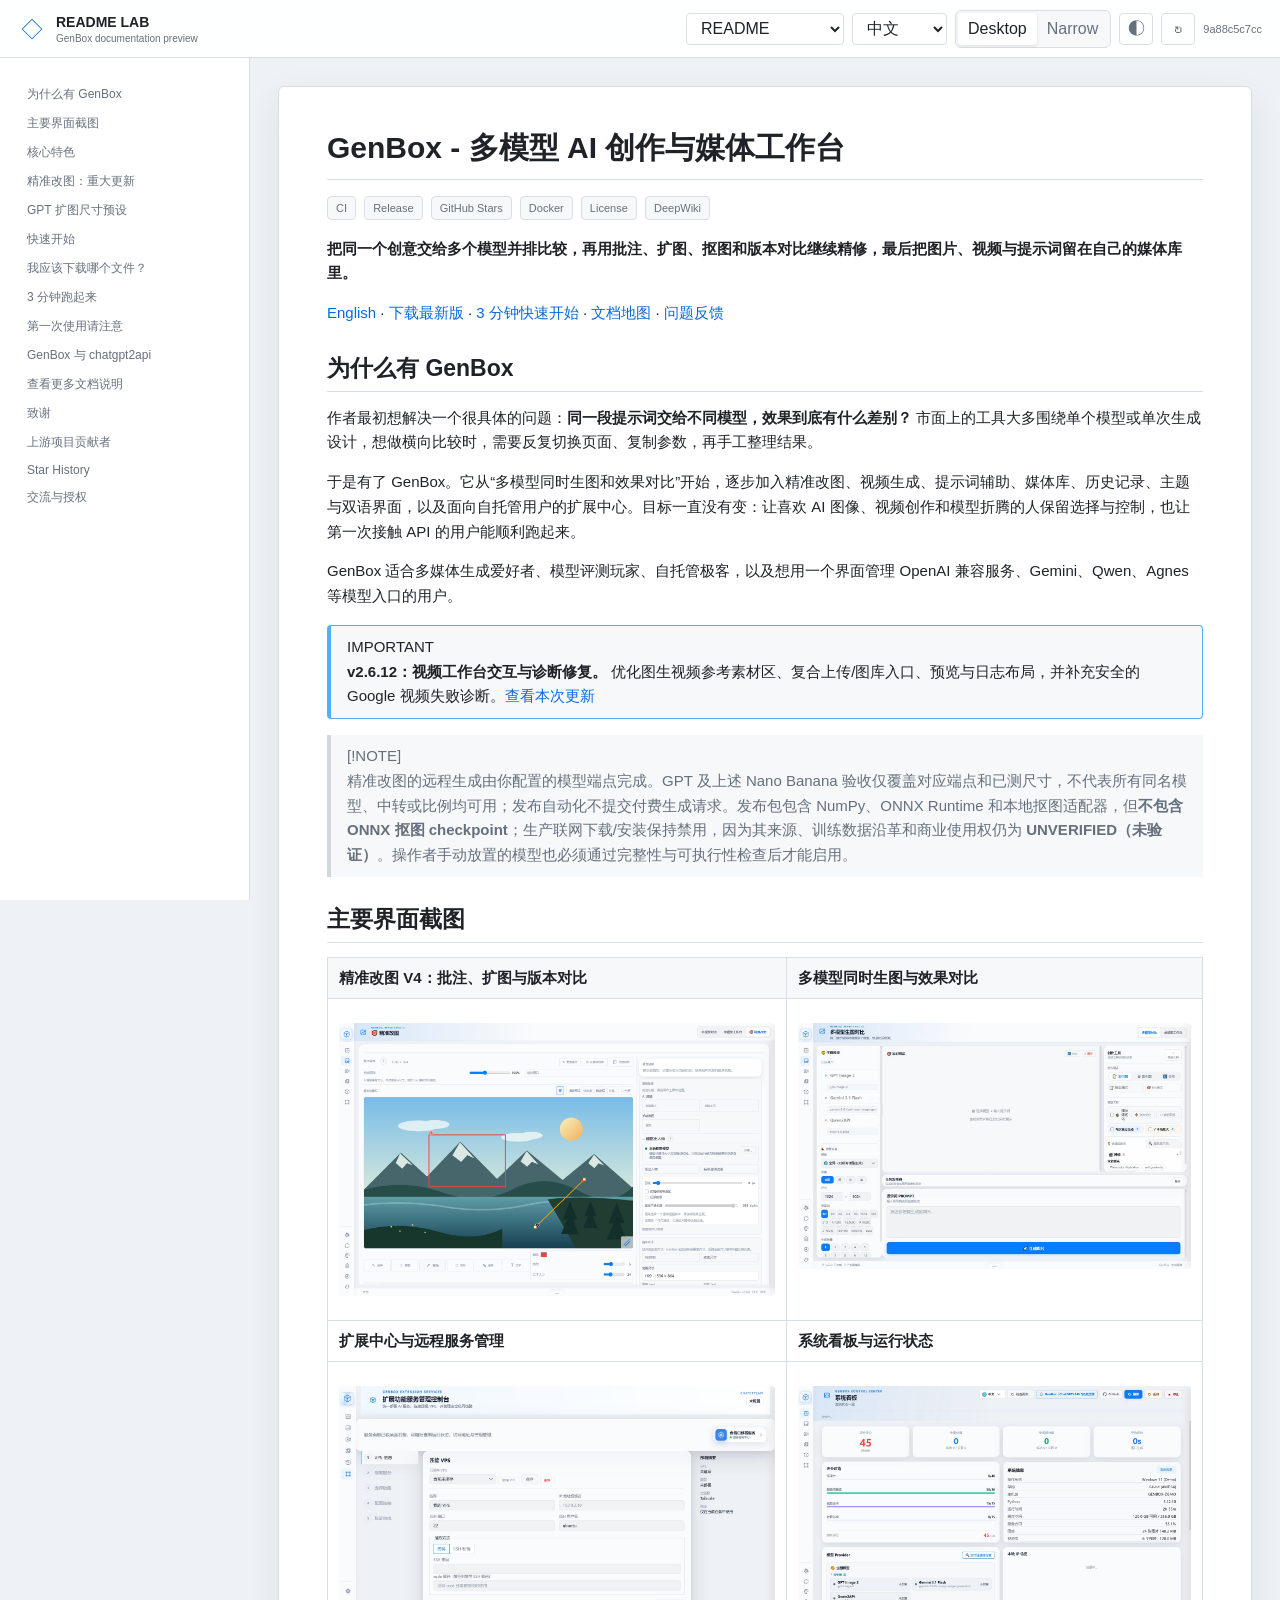
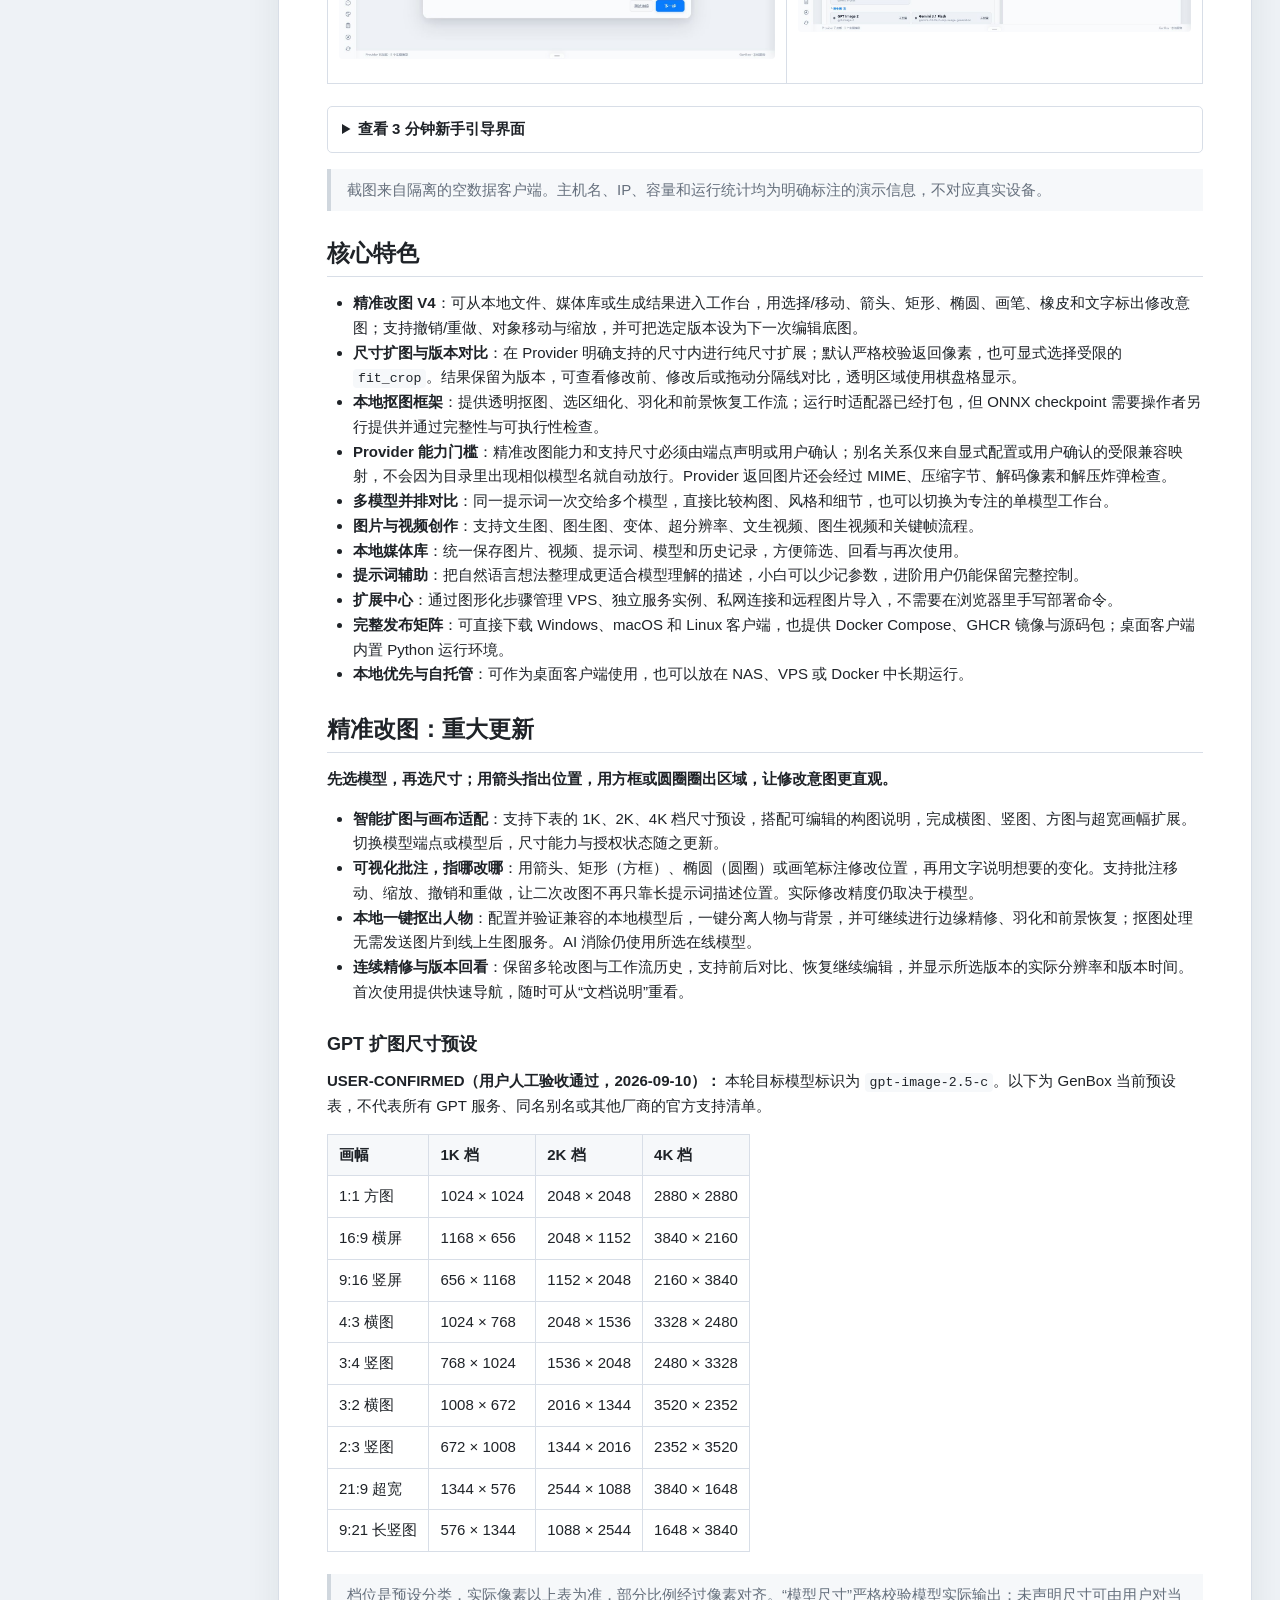
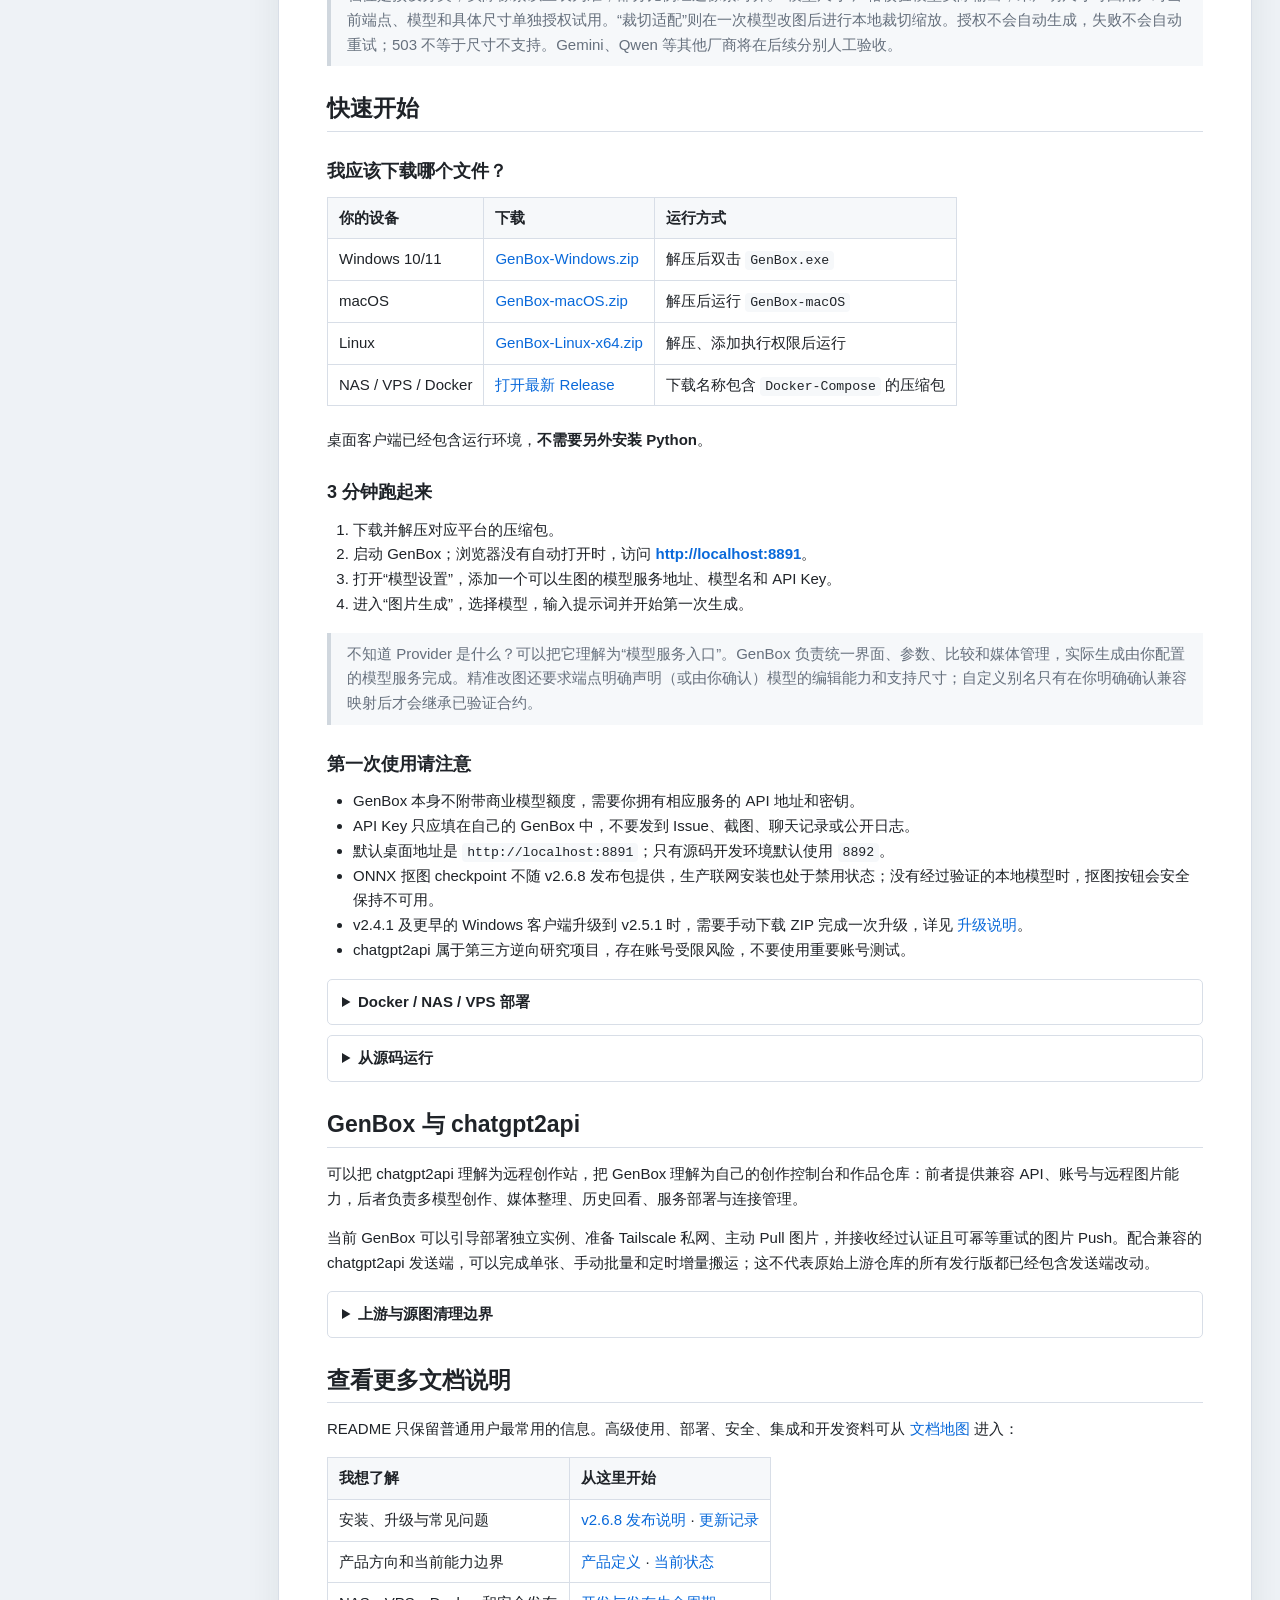
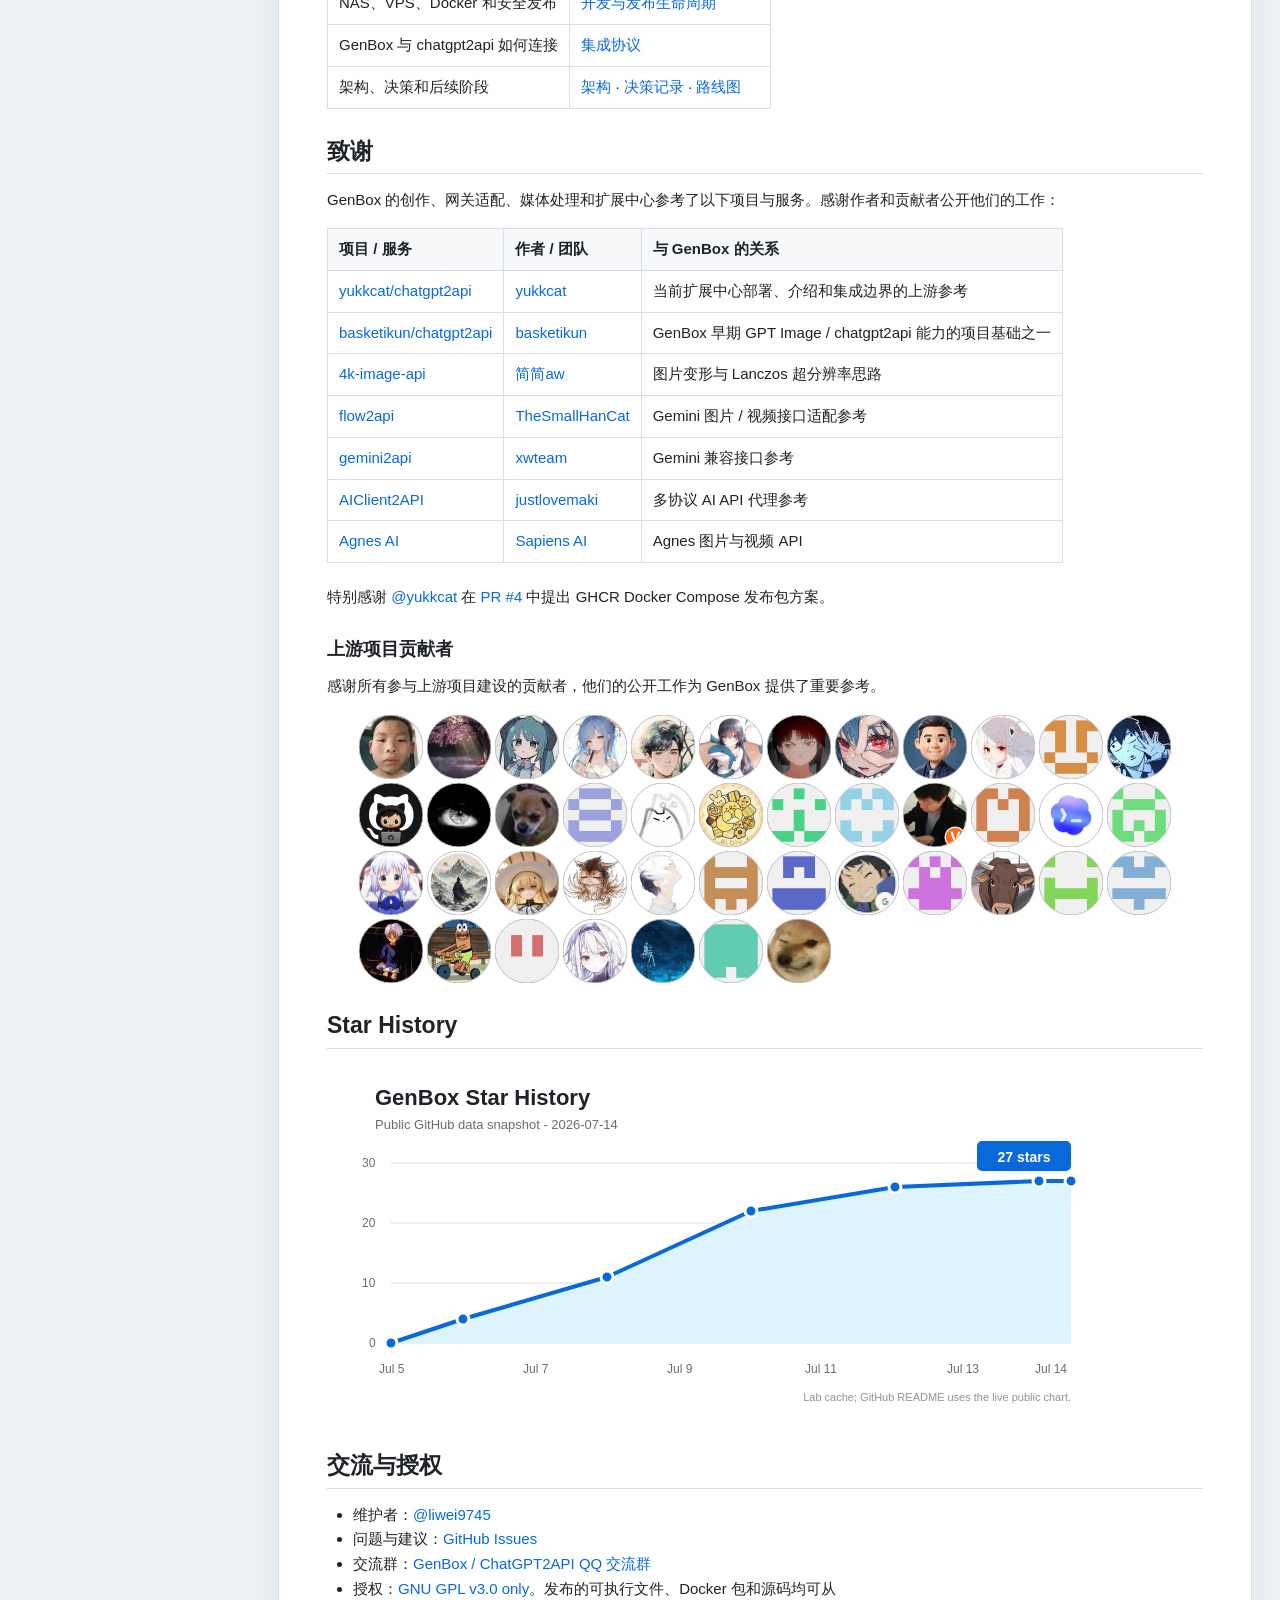
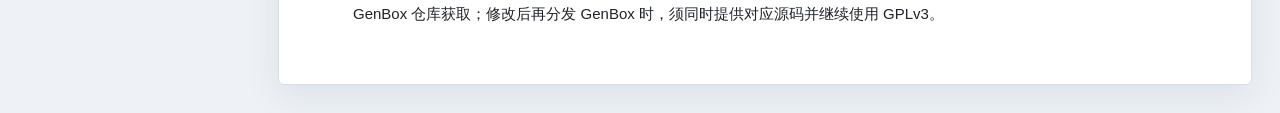
==== commit bea61376: "release: v2.6.12 video workbench polish" ====
--- a/static/readme-lab.html
+++ b/static/readme-lab.html
@@ -23,7 +23,7 @@
   <header class="toolbar">
     <div class="brand"><div class="mark">◇</div><div><strong id="brandTitle">README LAB</strong><span>GenBox documentation preview</span></div></div>
     <div class="controls">
-      <select id="document" aria-label="Preview document"><option value="readme">README</option><option value="release">Release v2.6.11</option></select>
+      <select id="document" aria-label="Preview document"><option value="readme">README</option><option value="release">Release v2.6.12</option></select>
       <select id="language" aria-label="README language"><option value="zh">中文</option><option value="en">English</option></select>
       <div class="segment" aria-label="Preview width"><button type="button" data-width="desktop" class="active">Desktop</button><button type="button" data-width="narrow">Narrow</button></div>
       <button type="button" class="icon-btn" id="theme" title="Toggle theme">◐</button>
